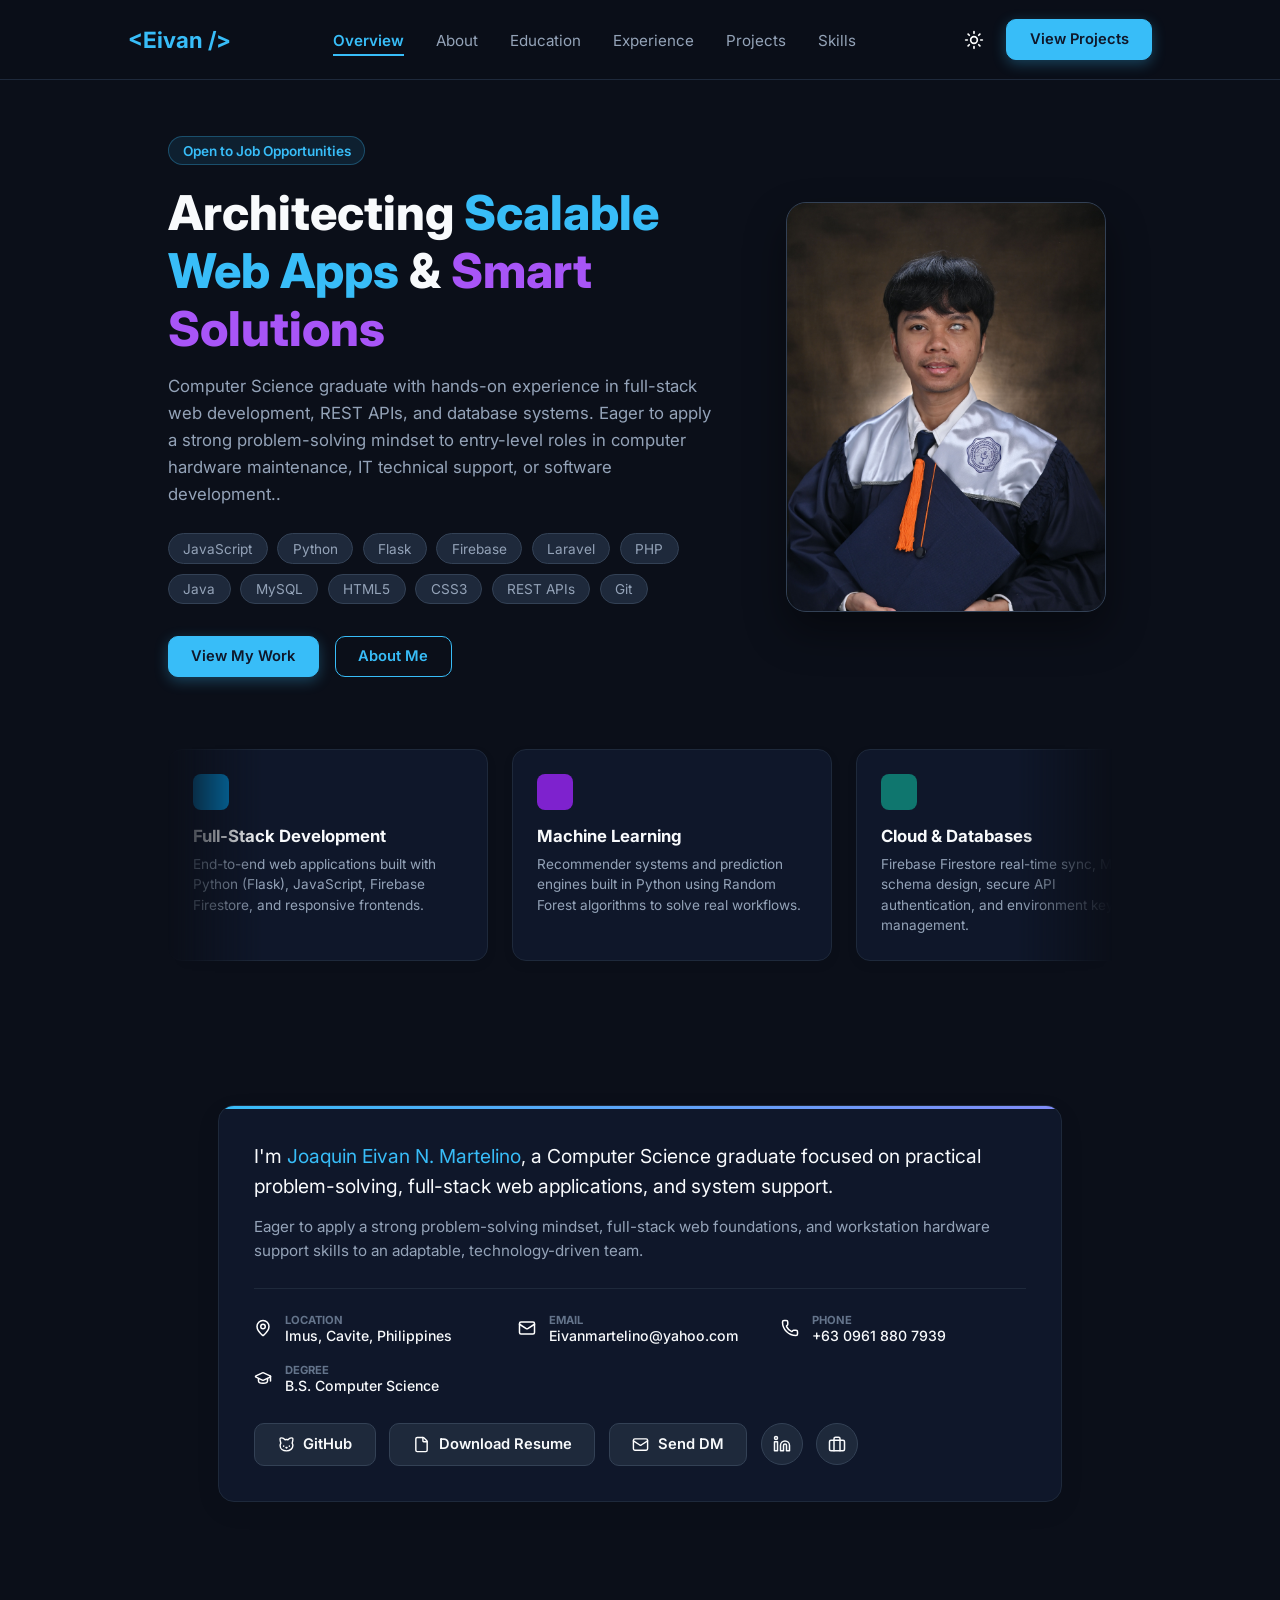
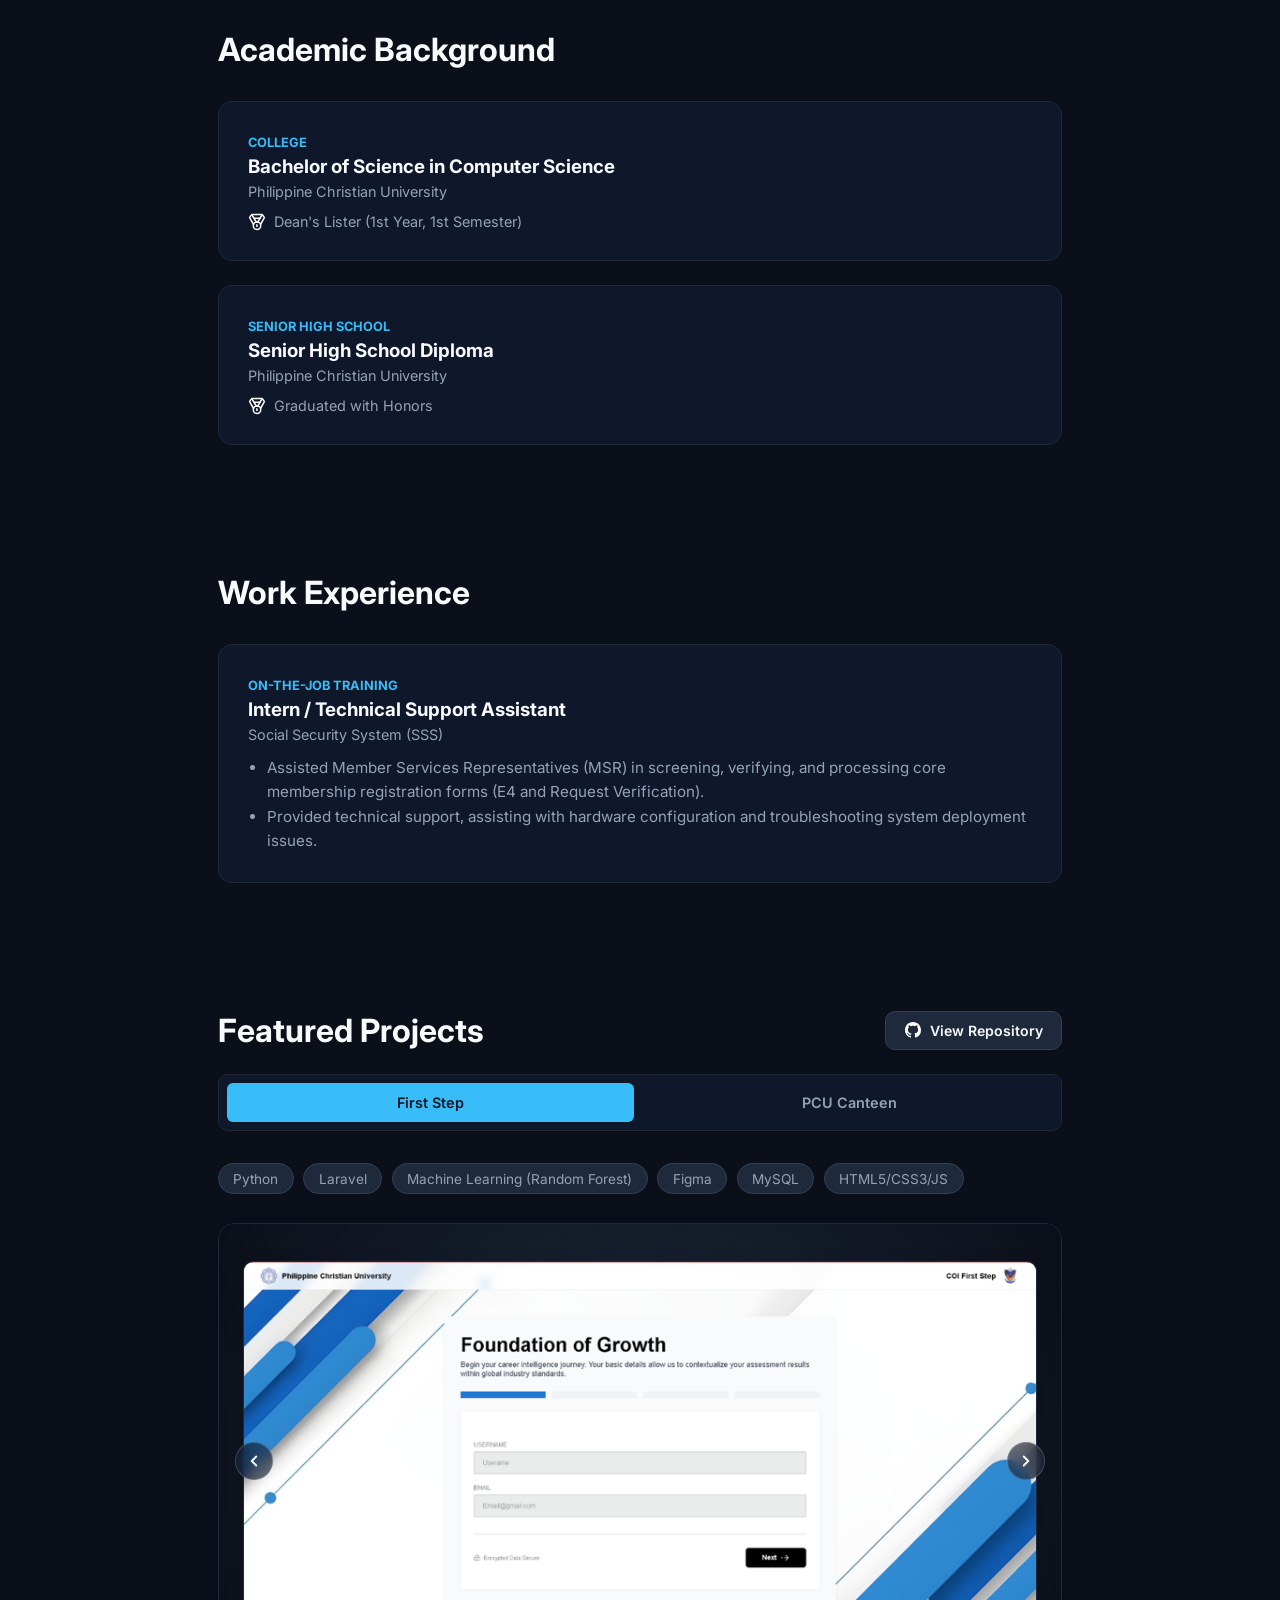
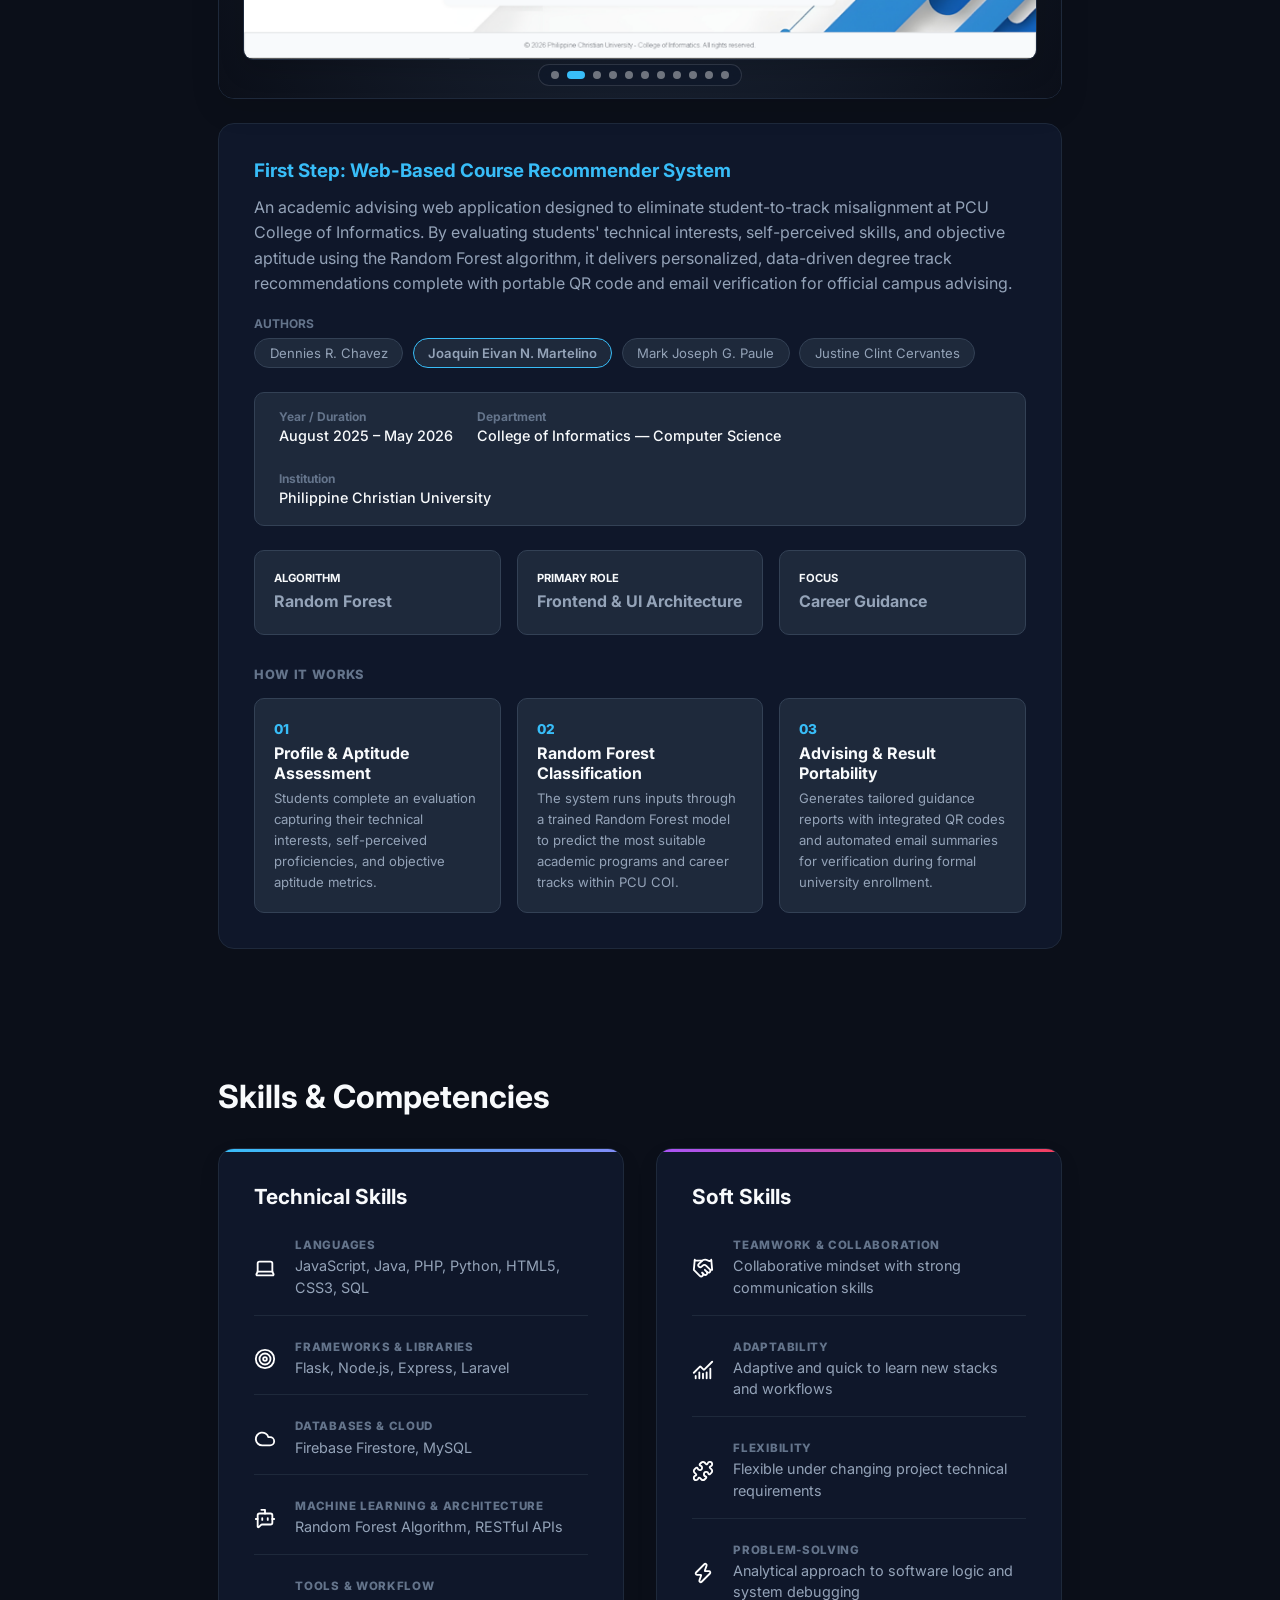
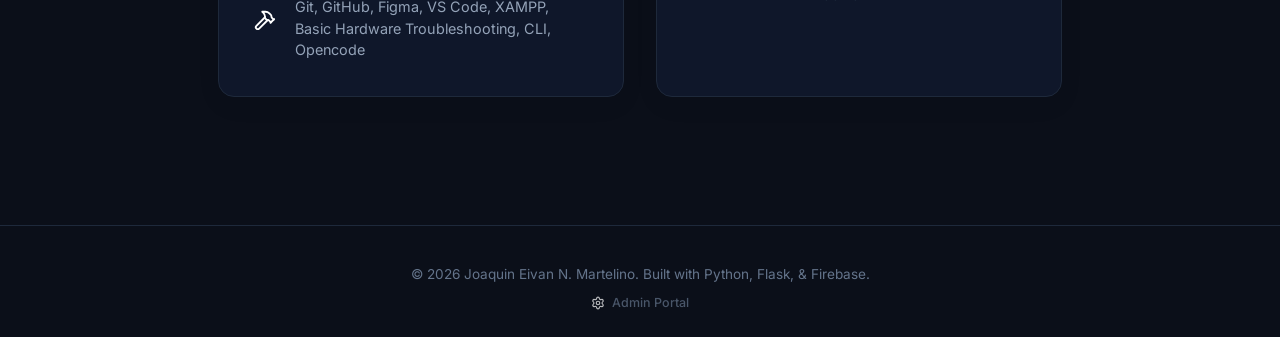
==== Frontend/index.html @ 488385ca "Initial commit: Portfolio without sensitive credentials" ====
<!DOCTYPE html>
<html lang="en">
<head>
    <meta charset="UTF-8">
    <meta name="viewport" content="width=device-width, initial-scale=1.0">
    <title>Joaquin Eivan Martelino | Portfolio</title>
    <link rel="stylesheet" href="styles.css">
    <link href="https://fonts.googleapis.com/css2?family=Inter:wght@300;400;600;700;800&display=swap" rel="stylesheet">
</head>
<body>

    <!-- NAVBAR WITH SKILLS LINK -->
    <nav class="navbar">
        <a href="#overview" class="logo">&lt;Eivan /&gt;</a>
        
        <ul class="nav-links">
            <li><a href="#overview">Overview</a></li>
            <li><a href="#about">About</a></li>
            <li><a href="#education">Education</a></li>
            <li><a href="#experience">Experience</a></li>
            <li><a href="#projects">Projects</a></li>
            <li><a href="#skills">Skills</a></li>
        </ul>

        <div class="nav-actions" style="display: flex; align-items: center; gap: 1rem;">
            <!-- Theme Toggle Button -->
            <button id="theme-toggle" class="theme-btn" aria-label="Toggle theme">
                <img id="theme-icon" src="assets/Icons/sun.svg" alt="Toggle theme" class="svg-icon">
            </button>
            <a href="#projects" class="btn btn-primary nav-btn">View Projects</a>
        </div>
    </nav>

<!-- 1. OVERVIEW HERO SECTION (Two-Column with Portrait) -->
    <section id="overview" class="overview-section">
        <div class="overview-grid">
            
            <!-- LEFT COLUMN: Intro Details -->
            <div class="hero-text-col">
                <div class="badge">Open to Job Opportunities</div>
                
                <h1 class="hero-title">
                    Architecting <span class="highlight-blue">Scalable Web Apps</span> & <span class="highlight-purple">Smart Solutions</span>
                </h1>

                <p class="hero-subtitle">
                    Computer Science graduate with hands-on experience in full-stack web development, REST APIs, and database systems. Eager to apply a strong problem-solving mindset to entry-level roles in computer hardware maintenance, IT technical support, or software development..
                </p>

                <!-- Skill Tech Pills -->
                <div class="tech-pills">
                    <span>JavaScript</span>
                    <span>Python</span>
                    <span>Flask</span>
                    <span>Firebase</span>
                    <span>Laravel</span>
                    <span>PHP</span>
                    <span>Java</span>
                    <span>MySQL</span>
                    <span>HTML5</span>
                    <span>CSS3</span>
                    <span>REST APIs</span>
                    <span>Git</span>
                </div>

                <div class="overview-actions">
                    <a href="#projects" class="btn btn-primary">View My Work</a>
                    <a href="#about" class="btn btn-outline">About Me</a>
                </div>
            </div>

            <!-- RIGHT COLUMN: Portrait Card (Matching Dennies' style) -->
            <div class="hero-photo-col">
                <div class="hero-photo-wrapper">
                    <img src="assets/Images/Grad_Pic.jpg" alt="Joaquin Eivan N. Martelino" class="hero-photo">
                </div>
            </div>

        </div>

        <!-- Infinite Ticker Track remains below the grid -->
        <div class="ticker-wrapper">
            <div class="ticker-track">
                <!-- FIRST SET OF CARDS -->
                <div class="f-card">
                    <div class="f-icon icon-blue"></div>
                    <h3>Full-Stack Development</h3>
                    <p>End-to-end web applications built with Python (Flask), JavaScript, Firebase Firestore, and responsive frontends.</p>
                </div>
                <div class="f-card">
                    <div class="f-icon icon-purple"></div>
                    <h3>Machine Learning</h3>
                    <p>Recommender systems and prediction engines built in Python using Random Forest algorithms to solve real workflows.</p>
                </div>
                <div class="f-card">
                    <div class="f-icon icon-green"></div>
                    <h3>Cloud & Databases</h3>
                    <p>Firebase Firestore real-time sync, MySQL schema design, secure API authentication, and environment key management.</p>
                </div>
                <div class="f-card">
                    <div class="f-icon icon-gold"></div>
                    <h3>System Support & Testing</h3>
                    <p>Hardware configuration, system deployment, and structured database record verification based on clean software practices.</p>
                </div>

                <!-- DUPLICATED SET FOR LOOPING -->
                <div class="f-card">
                    <div class="f-icon icon-blue"></div>
                    <h3>Full-Stack Development</h3>
                    <p>End-to-end web applications built with Python (Flask), JavaScript, Firebase Firestore, and responsive frontends.</p>
                </div>
                <div class="f-card">
                    <div class="f-icon icon-purple"></div>
                    <h3>Machine Learning</h3>
                    <p>Recommender systems and prediction engines built in Python using Random Forest algorithms to solve real workflows.</p>
                </div>
                <div class="f-card">
                    <div class="f-icon icon-green"></div>
                    <h3>Cloud & Databases</h3>
                    <p>Firebase Firestore real-time sync, MySQL schema design, secure API authentication, and environment key management.</p>
                </div>
                <div class="f-card">
                    <div class="f-icon icon-gold"></div>
                    <h3>System Support & Testing</h3>
                    <p>Hardware configuration, system deployment, and structured database record verification based on clean software practices.</p>
                </div>
            </div>
        </div>
    </section>

    <!-- ABOUT SECTION -->
    <section id="about" class="container">
        <div class="hero-card">
            <div class="card-glow-line"></div>
            <div class="hero-body">
                <p class="hero-intro">
                    I'm <span class="highlight-blue">Joaquin Eivan N. Martelino</span>, a Computer Science graduate focused on practical problem-solving, full-stack web applications, and system support.
                </p>
                <p class="hero-description">
                   Eager to apply a strong problem-solving mindset, full-stack web foundations, and workstation hardware support skills to an adaptable, technology-driven team.
                </p>
            </div>

            <hr class="divider">

            <div class="info-grid">
                <div class="info-item">
                    <img src="assets/Icons/map-pin.svg" alt="" aria-hidden="true" class="svg-icon">
                    <div>
                        <span class="info-label">LOCATION</span>
                        <p class="info-val">Imus, Cavite, Philippines</p>
                    </div>
                </div>
                <div class="info-item">
                    <img src="assets/Icons/mail.svg" alt="" aria-hidden="true" class="svg-icon">
                    <div>
                        <span class="info-label">EMAIL</span>
                        <p class="info-val">Eivanmartelino@yahoo.com</p>
                    </div>
                </div>
                <div class="info-item">
                    <img src="assets/Icons/phone.svg" alt="" aria-hidden="true" class="svg-icon">
                    <div>
                        <span class="info-label">PHONE</span>
                        <p class="info-val">+63 0961 880 7939</p>
                    </div>
                </div>
                <div class="info-item">
                    <img src="assets/Icons/graduation-cap.svg" alt="" aria-hidden="true" class="svg-icon">
                    <div>
                        <span class="info-label">DEGREE</span>
                        <p class="info-val">B.S. Computer Science</p>
                    </div>
                </div>
            </div>
            

            <div class="hero-actions">
                <a href="https://github.com/Wanju17" target="_blank" rel="noopener noreferrer" class="social-btn">
                    <img src="assets/Icons/Cat.svg" alt="" aria-hidden="true" class="svg-icon"> GitHub
                </a>
                
                <a href="assets/Joaquin_Resume.docx" download="Joaquin_Resume.docx" class="social-btn" aria-label="Download Joaquin Eivan Martelino's Resume">
                    <img src="assets/Icons/fileIcon.svg" alt="" aria-hidden="true" class="svg-icon">
                    <span>Download Resume</span>
                </a>
                
                
                <button id="open-dm-btn" class="social-btn">
                    <img src="assets/Icons/mail.svg" alt="" aria-hidden="true" class="svg-icon">
                    <span>Send DM</span>
                </button>

                <!-- Circular LinkedIn Button -->
                <a href="https://www.linkedin.com/in/joaquin-eivan-n-martelino-47653a376" target="_blank" rel="noopener noreferrer" class="circle-btn" aria-label="LinkedIn Profile">
                    <svg class="svg-icon" viewBox="0 0 24 24" fill="none" stroke="currentColor" stroke-width="2" stroke-linecap="round" stroke-linejoin="round">
                        <path d="M16 8a6 6 0 0 1 6 6v7h-4v-7a2 2 0 0 0-2-2 2 2 0 0 0-2 2v7h-4v-7a6 6 0 0 1 6-6z"></path>
                        <rect x="2" y="9" width="4" height="12"></rect>
                        <circle cx="4" cy="4" r="2"></circle>
                    </svg>
                </a>

                <!-- Circular JobStreet Button -->
                <a href="https://ph.jobstreet.com/profiles/joaquineivan-martelino-hpxwkwvjxp" target="_blank" rel="noopener noreferrer" class="circle-btn" aria-label="JobStreet Profile">
                    <svg class="svg-icon" viewBox="0 0 24 24" fill="none" stroke="currentColor" stroke-width="2" stroke-linecap="round" stroke-linejoin="round">
                        <rect x="2" y="7" width="20" height="14" rx="2" ry="2"></rect>
                        <path d="M16 21V5a2 2 0 0 0-2-2h-4a2 2 0 0 0-2 2v16"></path>
                    </svg>
                </a>
            </div>
        </div>
    </section>

<!-- 2. ACADEMIC BACKGROUND SECTION -->
    <section id="education" class="container">
        <h2 class="section-title">Academic Background</h2>
        <div class="timeline">
            <div class="timeline-card">
                <span class="timeline-date">College</span>
                <h3>Bachelor of Science in Computer Science</h3>
                <p class="timeline-org">Philippine Christian University</p>
                <p class="timeline-desc">
                    <img src="assets/Icons/medal.svg" alt="" aria-hidden="true" class="svg-icon"> 
                    Dean's Lister (1st Year, 1st Semester)
                </p>
            </div>
            <div class="timeline-card">
                <span class="timeline-date">Senior High School</span>
                <h3>Senior High School Diploma</h3>
                <p class="timeline-org">Philippine Christian University</p>
                <p class="timeline-desc">
                    <img src="assets/Icons/medal.svg" alt="" aria-hidden="true" class="svg-icon"> 
                    Graduated with Honors
                </p>
            </div>
        </div>
    </section>

    <!-- 3. INTERNSHIP EXPERIENCE -->
    <section id="experience" class="container">
        <h2 class="section-title">Work Experience</h2>
        <div class="timeline">
            <div class="timeline-card">
                <span class="timeline-date">On-the-Job Training</span>
                <h3>Intern / Technical Support Assistant</h3>
                <p class="timeline-org">Social Security System (SSS)</p>
                <ul class="experience-list">
                    <li>Assisted Member Services Representatives (MSR) in screening, verifying, and processing core membership registration forms (E4 and Request Verification).</li>
                    <li>Provided technical support, assisting with hardware configuration and troubleshooting system deployment issues.</li>
                </ul>
            </div>
        </div>
    </section>

   <!-- PROJECTS SECTION -->
    <section id="projects" class="container">
    <!-- HEADER ROW WITH DYNAMIC GITHUB BUTTON -->
            <div class="projects-section-header">
                <h2 class="section-title">Featured Projects</h2>
                
                <a id="project-github-btn" 
                href="https://github.com/Wanju17/FirstStep" 
                target="_blank" 
                rel="noopener noreferrer" 
                class="btn-github">
                    <svg viewBox="0 0 24 24" width="16" height="16" fill="currentColor">
                        <path d="M12 0C5.37 0 0 5.37 0 12c0 5.31 3.435 9.795 8.205 11.385.6.105.825-.255.825-.57 0-.285-.015-1.23-.015-2.235-3.015.555-3.795-.735-4.035-1.41-.135-.345-.72-1.41-1.23-1.695-.42-.225-1.02-.78-.015-.795.945-.015 1.62.87 1.845 1.23 1.08 1.815 2.805 1.305 3.495.99.105-.78.42-1.305.765-1.605-2.67-.3-5.46-1.335-5.46-5.925 0-1.305.465-2.385 1.23-3.225-.12-.3-.54-1.53.12-3.18 0 0 1.005-.315 3.3 1.23.96-.27 1.98-.405 3-.405s2.04.135 3 .405c2.295-1.56 3.3-1.23 3.3-1.23.66 1.65.24 2.88.12 3.18.765.84 1.23 1.905 1.23 3.225 0 4.605-2.805 5.625-5.475 5.925.435.375.81 1.095.81 2.22 0 1.605-.015 2.895-.015 3.3 0 .315.225.69.825.57A12.02 12.02 0 0024 12c0-6.63-5.37-12-12-12z"/>
                    </svg>
                    <span id="github-btn-text">View Repository</span>
                </a>
            </div>

        <div class="project-tabs-bar">
            <button class="tab-btn active" data-tab="tab-courseconnect">First Step</button>
            <button class="tab-btn" data-tab="tab-canteen">PCU Canteen</button>
        </div>

        <!-- TAB 1: CourseConnect Thesis -->
        <div id="tab-courseconnect" class="tab-content active">
            <div class="project-header">
                <div class="tech-pills-2">
                    <span>Python</span>
                    <span>Laravel</span>
                    <span>Machine Learning (Random Forest)</span>
                    <span>Figma</span>
                    <span>MySQL</span>
                    <span>HTML5/CSS3/JS</span>
                </div>
            </div>

            <!-- IMAGE CAROUSEL (INSIDE COURSECONNECT TAB) -->
            <div class="project-carousel" id="courseconnect-carousel">
                <div class="carousel-viewport">
                    <div class="carousel-track">
                        <div class="carousel-slide active">
                            <img src="assets/Images/FirstStep-Dash.png" alt="CourseConnect Dashboard Screen">
                        </div>
                        <div class="carousel-slide">
                            <img src="assets/Images/FirstStep-Entry.png" alt="CourseConnect Entry Screen">
                        </div>
                        <div class="carousel-slide">
                            <img src="assets/Images/FirstStep-Interest.png" alt="CourseConnect Interests Screen">
                        </div>
                        <div class="carousel-slide">
                            <img src="assets/Images/FirstStep-SelfRating.png" alt="CourseConnect SelfRating Screen">
                        </div>
                        <div class="carousel-slide">
                            <img src="assets/Images/FirstStep-MiniTest.png" alt="CourseConnect MiniTest Screen">
                        </div>
                        <div class="carousel-slide">
                            <img src="assets/Images/FirstStep-Exam.png" alt="CourseConnect Exam Screen">
                        </div>
                        <div class="carousel-slide">
                            <img src="assets/Images/FirstStep-Exam2.png" alt="CourseConnect Exam2 Screen">
                        </div>
                        <div class="carousel-slide">
                            <img src="assets/Images/FirstStep-Feedback.png" alt="CourseConnect Feedback Screen">
                        </div>
                        <div class="carousel-slide">
                            <img src="assets/Images/FirstStep-AReview.png" alt="CourseConnect AReveiw Screen">
                        </div>
                        <div class="carousel-slide">
                            <img src="assets/Images/FirstStep-HIstory.png" alt="CourseConnect HIstory Screen">
                        </div>
                        <div class="carousel-slide">
                            <img src="assets/Images/FirstStep-Result.png" alt="CourseConnect Result Screen">
                        </div>
                    </div>
                </div>

                <!-- Navigation Arrows -->
                <button type="button" class="carousel-btn prev" aria-label="Previous Slide">
                    <svg viewBox="0 0 24 24" width="18" height="18" fill="none" stroke="currentColor" stroke-width="2.5" stroke-linecap="round" stroke-linejoin="round">
                        <polyline points="15 18 9 12 15 6"></polyline>
                    </svg>
                </button>
                <button type="button" class="carousel-btn next" aria-label="Next Slide">
                    <svg viewBox="0 0 24 24" width="18" height="18" fill="none" stroke="currentColor" stroke-width="2.5" stroke-linecap="round" stroke-linejoin="round">
                        <polyline points="9 18 15 12 9 6"></polyline>
                    </svg>
                </button>

                <!-- Indicator Dots -->
                <div class="carousel-dots"></div>
            </div>

            <!-- DETAIL BOX -->
            <div class="project-detail-box">
                <h3>First Step: Web-Based Course Recommender System</h3>
                <p>
                   An academic advising web application designed to eliminate student-to-track misalignment at PCU College of Informatics. By evaluating students' technical interests, self-perceived skills, and objective aptitude using the Random Forest algorithm, it delivers personalized, data-driven degree track recommendations complete with portable QR code and email verification for official campus advising.
                </p>

                <div class="authors-box">
                    <span class="meta-label">AUTHORS</span>
                    <div class="author-pills">
                        <span>Dennies R. Chavez</span>
                        <span class="author-me">Joaquin Eivan N. Martelino</span>
                        <span>Mark Joseph G. Paule</span>
                        <span>Justine Clint Cervantes</span>
                    </div>
                </div>

                <div class="metadata-pills">
                    <div class="meta-item">
                        <span class="meta-label">Year / Duration</span>
                        <p>August 2025 – May 2026</p>
                    </div>
                    <div class="meta-item">
                        <span class="meta-label">Department</span>
                        <p>College of Informatics — Computer Science</p>
                    </div>
                    <div class="meta-item">
                        <span class="meta-label">Institution</span>
                        <p>Philippine Christian University</p>
                    </div>
                </div>

                <div class="metrics-grid">
                    <div class="metric-card">
                        <span class="metric-title">ALGORITHM</span>
                        <p class="metric-val text-blue">Random Forest</p>
                    </div>
                    <div class="metric-card">
                        <span class="metric-title">PRIMARY ROLE</span>
                        <p class="metric-val text-purple">Frontend & UI Architecture</p>
                    </div>
                    <div class="metric-card">
                        <span class="metric-title">FOCUS</span>
                        <p class="metric-val text-green">Career Guidance</p>
                    </div>
                </div>

                <div class="how-it-works">
                    <span class="step-label">HOW IT WORKS</span>
                    <div class="steps-grid">
                        <div class="step-box">
                            <span class="step-num">01</span>
                            <h4>Profile & Aptitude Assessment</h4>
                            <p>Students complete an evaluation capturing their technical interests, self-perceived proficiencies, and objective aptitude metrics.</p>
                        </div>
                        <div class="step-box">
                            <span class="step-num">02</span>
                            <h4>Random Forest Classification</h4>
                            <p>The system runs inputs through a trained Random Forest model to predict the most suitable academic programs and career tracks within PCU COI.</p>
                        </div>
                        <div class="step-box">
                            <span class="step-num">03</span>
                            <h4>Advising & Result Portability</h4>
                            <p>Generates tailored guidance reports with integrated QR codes and automated email summaries for verification during formal university enrollment.</p>
                        </div>
                    </div>
                </div>

            </div>
        </div>

        <!-- TAB 2: PCU Canteen System -->
        <div id="tab-canteen" class="tab-content">
            <div class="project-header">
                <h2>PCU Canteen: Pre-Order & Management System</h2>
                <div class="tech-pills-2">
                    <span>Node.js</span>
                    <span>Express</span>
                    <span>HTML5/CSS3/JavaScript</span>
                    <span>Firebase Firestore</span>
                    <span>REST API</span>
                </div>
            </div>

            <!-- REUSABLE CAROUSEL: PCU CANTEEN -->
        <div class="project-carousel" id="canteen-carousel">
            <div class="carousel-viewport">
                <div class="carousel-track">
                    <!-- Replace with your actual canteen screenshots when ready -->
                    <div class="carousel-slide active">
                        <img src="assets/Images/Login-1.jpg" alt="PCU Canteen Menu Browsing Screen">
                    </div>
                    <div class="carousel-slide">
                        <img src="assets/Images/Regis-2.jpg" alt="PCU Canteen Ordering & Cart Screen">
                    </div>
                    <div class="carousel-slide">
                        <img src="assets/Images/HomePage-3.jpg" alt="PCU Canteen Order Pickup Queue Screen">
                    </div>
                    <div class="carousel-slide">
                        <img src="assets/Images/Menupage-4.jpg" alt="PCU Canteen Order Pickup Queue Screen">
                    </div>
                    <div class="carousel-slide">
                        <img src="assets/Images/History-5.jpg" alt="PCU Canteen Order Pickup Queue Screen">
                    </div>
                    <div class="carousel-slide">
                        <img src="assets/Images/Dashboard-6.jpg" alt="PCU Canteen Order Pickup Queue Screen">
                    </div>
                    <div class="carousel-slide">
                        <img src="assets/Images/Kitstaff-7.jpg" alt="PCU Canteen Order Pickup Queue Screen">
                    </div>
                    <div class="carousel-slide">
                        <img src="assets/Images/Admin-8.jpg" alt="PCU Canteen Order Pickup Queue Screen">
                    </div>
                </div>
            </div>

            <!-- Navigation Arrows -->
            <button type="button" class="carousel-btn prev" aria-label="Previous Slide">
                <svg viewBox="0 0 24 24" width="18" height="18" fill="none" stroke="currentColor" stroke-width="2.5" stroke-linecap="round" stroke-linejoin="round">
                    <polyline points="15 18 9 12 15 6"></polyline>
                </svg>
            </button>
            <button type="button" class="carousel-btn next" aria-label="Next Slide">
                <svg viewBox="0 0 24 24" width="18" height="18" fill="none" stroke="currentColor" stroke-width="2.5" stroke-linecap="round" stroke-linejoin="round">
                    <polyline points="9 18 15 12 9 6"></polyline>
                </svg>
            </button>

            <!-- Dynamic Indicator Dots -->
            <div class="carousel-dots"></div>
        </div>


            <div class="project-detail-box">
                <h3>PCU Canteen Pre-Order & Management System</h3>
                <p>
                   Transforms campus dining into a queue-free, digital service by replacing traditional cash-and-carry bottlenecks. Students can browse live menu availability, customize meal choices, schedule timed pickups, earn loyalty rewards, and reorder from past history. Built with a responsive frontend and powered by Node.js/Express REST APIs, real-time Firebase Firestore database sync, and Cloudinary image management—backed by kitchen queue dashboards, sales analytics, and role-based administrative controls.
                </p>

                <div class="authors-box">
                    <span class="meta-label">AUTHORS</span>
                    <div class="author-pills">
                        <span>Lee Russell B. Mejares</span>
                        <span class="author-me">Joaquin Eivan N. Martelino</span>
                        <span>Mark Joseph G. Paule</span>
                    </div>
                </div>
                
                <div class="metadata-pills">
                    <div class="meta-item">
                        <span class="meta-label">Year / Duration</span>
                        <p>April 2026 – May 2026</p>
                    </div>
                    <div class="meta-item">
                        <span class="meta-label">Department</span>
                        <p>College of Informatics — Computer Science</p>
                    </div>
                    <div class="meta-item">
                        <span class="meta-label">Client</span>
                        <p>Philippine Christian University</p>
                    </div>
                </div>

                <div class="metrics-grid">
                    <div class="metric-card">
                        <span class="metric-title">DATABASE</span>
                        <p class="metric-val text-blue">Firebase Firestore</p>
                    </div>
                    <div class="metric-card">
                        <span class="metric-title">BACKEND</span>
                        <p class="metric-val text-purple">Node.js / Express</p>
                    </div>
                    <div class="metric-card">
                        <span class="metric-title">ARCHITECTURE</span>
                        <p class="metric-val text-green">REST API</p>
                    </div>
                </div>

                <div class="how-it-works">
                    <span class="step-label">HOW IT WORKS</span>
                    <div class="steps-grid">
                        <div class="step-box">
                            <span class="step-num">01</span>
                            <h4>Student Pre-Ordering & Rewards</h4>
                            <p>Students register using their university email, browse real-time menus with promo banners, customize items with add-ons, select a scheduled pickup time, and earn loyalty points upon checkout.</p>
                        </div>
                        <div class="step-box">
                            <span class="step-num">02</span>
                            <h4>Live Firestore & Queue Sync</h4>
                            <p>Incoming orders immediately deduct ingredient inventory via Firebase Firestore. Kitchen staff receive the order on a live preparation queue dashboard and mark items "Ready for Pickup."</p>
                        </div>
                        <div class="step-box">
                            <span class="step-num">03</span>
                            <h4>Fulfillment, Analytics & Administration</h4>
                            <p>Students collect meals at designated times. Staff manage products and image assets with Cloudinary, track peak-hour and revenue analytics, while Super Admins manage role access permissions.</p>
                        </div>
                    </div>
                </div>

            </div>
        </div>
    </section>
    

    <!-- SKILLS SECTION -->
    <section id="skills" class="container">
        <h2 class="section-title">Skills & Competencies</h2>
        <div class="skills-two-column">
            
            <!-- LEFT CONTAINER: Technical Skills -->
            <div class="skills-card tech-card">
                <div class="card-glow-line glow-blue"></div>
                <h3>Technical Skills</h3>
                
                <div class="skill-row">
                    <img src="assets/Icons/laptop.svg" alt="" aria-hidden="true" class="svg-icon">
                    <div class="skill-info">
                        <span class="skill-category">LANGUAGES</span>
                        <p class="skill-list">JavaScript, Java, PHP, Python, HTML5, CSS3, SQL</p>
                    </div>
                </div>

                <div class="skill-row">
                    <img src="assets/Icons/target.svg" alt="" aria-hidden="true" class="svg-icon">
                    <div class="skill-info">
                        <span class="skill-category">FRAMEWORKS & LIBRARIES</span>
                        <p class="skill-list">Flask, Node.js, Express, Laravel</p>
                    </div>
                </div>

                <div class="skill-row">
                    <img src="assets/Icons/cloud.svg" alt="" aria-hidden="true" class="svg-icon">
                    <div class="skill-info">
                        <span class="skill-category">DATABASES & CLOUD</span>
                        <p class="skill-list">Firebase Firestore, MySQL</p>
                    </div>
                </div>

                <div class="skill-row">
                    <img src="assets/Icons/Bot.svg" alt="" aria-hidden="true" class="svg-icon">
                    <div class="skill-info">
                        <span class="skill-category">MACHINE LEARNING & ARCHITECTURE</span>
                        <p class="skill-list">Random Forest Algorithm, RESTful APIs</p>
                    </div>
                </div>

                <div class="skill-row">
                    <img src="assets/Icons/hammer.svg" alt="" aria-hidden="true" class="svg-icon">
                    <div class="skill-info">
                        <span class="skill-category">TOOLS & WORKFLOW</span>
                        <p class="skill-list">Git, GitHub, Figma, VS Code, XAMPP, Basic Hardware Troubleshooting, CLI, Opencode</p>
                    </div>
                </div>
            </div>

            <!-- RIGHT CONTAINER: Soft Skills -->
            <div class="skills-card soft-card">
                <div class="card-glow-line glow-purple"></div>
                <h3>Soft Skills</h3>

                <div class="skill-row">
                    <img src="assets/Icons/handshake.svg" alt="" aria-hidden="true" class="svg-icon">
                    <div class="skill-info">
                        <span class="skill-category">TEAMWORK & COLLABORATION</span>
                        <p class="skill-list">Collaborative mindset with strong communication skills</p>
                    </div>
                </div>

                <div class="skill-row">
                    <img src="assets/Icons/Graph.svg" alt="" aria-hidden="true" class="svg-icon">
                    <div class="skill-info">
                        <span class="skill-category">ADAPTABILITY</span>
                        <p class="skill-list">Adaptive and quick to learn new stacks and workflows</p>
                    </div>
                </div>

                <div class="skill-row">
                    <img src="assets/Icons/puzzle.svg" alt="" aria-hidden="true" class="svg-icon">
                    <div class="skill-info">
                        <span class="skill-category">FLEXIBILITY</span>
                        <p class="skill-list">Flexible under changing project technical requirements</p>
                    </div>
                </div>

                <div class="skill-row">
                    <img src="assets/Icons/zap.svg" alt="" aria-hidden="true" class="svg-icon">
                    <div class="skill-info">
                        <span class="skill-category">PROBLEM-SOLVING</span>
                        <p class="skill-list">Analytical approach to software logic and system debugging</p>
                    </div>
                </div>
            </div>
        </div>
    </section>


    <!-- DM MODAL POPUP -->
    <div id="dm-modal" class="modal">
        <div class="modal-content">
            <span class="close-btn" id="close-dm-btn">&times;</span>
            <h2>Send Me a Direct Message</h2>
            <form id="dm-form">
                <div class="form-group">
                    <input type="text" id="sender-name" placeholder="Your Name" required>
                </div>
                <div class="form-group">
                    <input type="email" id="sender-email" placeholder="Your Email" required>
                </div>
                <div class="form-group">
                    <textarea id="sender-message" rows="4" placeholder="Write your message..." required></textarea>
                </div>
                <button type="submit" id="send-btn" class="btn btn-primary">Send Message</button>
            </form>
            <p id="form-status" class="form-status"></p>
        </div>
    </div>

    <div id="image-lightbox" class="lightbox-modal">
        <span class="lightbox-close">&times;</span>
        <img class="lightbox-img" id="lightbox-img" alt="Enlarged Project Preview">
    </div>

    <!-- FOOTER WITH ADMIN LINK -->
<footer class="footer">
    <p>© 2026 Joaquin Eivan N. Martelino. Built with Python, Flask, & Firebase.</p>
    <a href="admin.html" class="admin-link">
        <img src="assets/Icons/settings.svg" alt="" aria-hidden="true" class="svg-icon">
        <span>Admin Portal</span>
    </a>
</footer>

    <script src="app.js"></script>
</body>
</html>
---- Frontend/styles.css ----
/* 1. RESET & BASE CONFIGURATION */
html {
    scroll-behavior: smooth;
}

* {
    margin: 0;
    padding: 0;
    box-sizing: border-box;
    font-family: 'Inter', sans-serif;
}

img, svg {
    max-width: 100%;
    height: auto;
}

/* 2. THEME COLOR DEFINITIONS */
:root {
    --bg-main: #0b0f19;
    --bg-card: #0f172a;
    --bg-card-hover: #1e293b;
    --bg-inner: #1e293b;
    --border-color: #1e293b;
    --border-card: #334155;
    --text-primary: #f8fafc;
    --text-secondary: #94a3b8;
    --text-muted: #64748b;
    --navbar-bg: rgba(11, 15, 25, 0.95);
    --badge-bg: rgba(56, 189, 248, 0.1);
    --badge-border: rgba(56, 189, 248, 0.3);
    --badge-text: #38bdf8;
    --icon-filter: brightness(0) invert(1); /* Invert to pure white */
    --modal-overlay: rgba(0, 0, 0, 0.85);
    --carousel-bg: #030712;
    --carousel-slide-bg: radial-gradient(circle at center, #1e293b 0%, #0b0f19 100%);
}

[data-theme="light"] {
    --bg-main: #f8fafc;
    --bg-card: rgba(2, 132, 199, 0.1);
    --bg-card-hover: #f1f5f9;
    --bg-inner: #77b2ec;
    --border-color: #e2e8f0;
    --border-card: #cbd5e1;
    --text-primary: #0f172a;
    --text-secondary: #475569;
    --text-muted: #64748b;
    --navbar-bg: rgba(255, 255, 255, 0.92);
    --badge-bg: rgba(2, 132, 199, 0.1);
    --badge-border: rgba(2, 132, 199, 0.25);
    --badge-text: #0284c7;
    --icon-filter: brightness(0); /* Black in light mode */
    --modal-overlay: rgba(15, 23, 42, 0.6);
    --carousel-bg: #e2e8f0;
    --carousel-slide-bg:rgba(2, 132, 199, 0.1);
}


body {
    background-color: var(--bg-main);
    color: var(--text-primary);
    transition: background-color 0.3s ease, color 0.3s ease;
    overflow-x: hidden;
}

/* 3. NAVBAR */
.navbar {
    display: flex;
    justify-content: space-between;
    align-items: center;
    padding: 1.2rem 10%;
    background: var(--navbar-bg);
    position: fixed;
    top: 0;
    width: 100%;
    backdrop-filter: blur(12px);
    z-index: 100;
    border-bottom: 1px solid var(--border-color);
    transition: background 0.3s ease, border-color 0.3s ease;
}

.logo {
    font-size: 1.4rem;
    font-weight: 700;
    color: #38bdf8;
    text-decoration: none; /* Removes browser default underline */
    cursor: pointer;
    transition: opacity 0.2s ease, transform 0.2s ease;
}

.logo:hover {
    opacity: 0.85;
    transform: scale(1.02);
}

.nav-links {
    display: flex;
    list-style: none;
    gap: 2rem;
}

.nav-links a {
    color: var(--text-secondary);
    text-decoration: none;
    font-size: 0.95rem;
    position: relative;
    padding-bottom: 6px;
    transition: color 0.3s ease;
}

.nav-links a::after {
    content: '';
    position: absolute;
    bottom: 0;
    left: 0;
    width: 0%;
    height: 2px;
    background-color: #38bdf8;
    transition: width 0.3s ease;
}

.nav-links a:hover {
    color: var(--text-primary);
}

.nav-links a:hover::after,
.nav-links a.active::after {
    width: 100%;
}

.nav-links a.active {
    color: #38bdf8;
    font-weight: 600;
}

/* Theme Toggle Button (Containerless) */
.theme-btn {
    background: transparent;
    border: none;
    padding: 0.4rem;
    cursor: pointer;
    display: inline-flex;
    align-items: center;
    justify-content: center;
    border-radius: 8px;
    transition: transform 0.2s ease, opacity 0.2s ease;
}

.theme-btn:hover {
    transform: scale(1.15);
    opacity: 0.8;
}

.theme-btn .svg-icon,
.theme-btn img {
    width: 20px;
    height: 20px;
    display: block;
    filter: var(--icon-filter);
    transition: filter 0.3s ease;
}

/* 4. BUTTONS & ACTIONS */
.btn {
    display: inline-flex;
    align-items: center;
    justify-content: center;
    gap: 0.55rem;
    padding: 0.75rem 1.4rem;
    border-radius: 10px;
    font-weight: 600;
    font-size: 0.92rem;
    text-decoration: none;
    cursor: pointer;
    line-height: 1;
    border: 1px solid transparent;
    transition: all 0.25s ease;
}

/* PRIMARY (SOLID BLUE) */
.btn-primary {
    background-color: #38bdf8 !important;
    border-color: #38bdf8 !important;
    color: #0f172a !important;
    box-shadow: 0 4px 14px rgba(56, 189, 248, 0.3);
}

.btn-primary:hover {
    background-color: #0ea5e9 !important;
    border-color: #0ea5e9 !important;
    transform: translateY(-2px);
    box-shadow: 0 6px 18px rgba(56, 189, 248, 0.45);
}

/* OUTLINE BUTTON */
.btn-outline {
    background: transparent;
    border: 1px solid #38bdf8;
    color: #38bdf8;
}

.btn-outline:hover {
    background: rgba(56, 189, 248, 0.1);
    transform: translateY(-2px);
}

/* HERO ACTIONS ROW */
.hero-actions {
    display: flex;
    flex-wrap: wrap;
    align-items: center;
    gap: 0.85rem;
}

.social-btn {
    display: inline-flex;
    align-items: center;
    justify-content: center;
    gap: 0.55rem;
    padding: 0.75rem 1.4rem;
    background: var(--bg-inner);
    color: var(--text-primary);
    border: 1px solid var(--border-card);
    border-radius: 10px;
    text-decoration: none;
    font-size: 0.92rem;
    font-weight: 600;
    line-height: 1;
    transition: all 0.25s ease;
}

.social-btn:hover {
    border-color: #38bdf8;
    transform: translateY(-2px);
}

/* ICON SIZING & VERTICAL ALIGNMENT INSIDE BUTTONS */
.hero-actions .btn .svg-icon,
.hero-actions .btn img,
.social-btn .svg-icon,
.social-btn img {
    width: 17px !important;
    height: 17px !important;
    display: inline-block;
    vertical-align: middle;
    flex-shrink: 0;
}

/* Specific filter handling for primary button icons (always dark icon on cyan background) */
.btn-primary .svg-icon,
.btn-primary img {
    filter: brightness(0) !important;
}

.social-btn .svg-icon,
.social-btn img {
    filter: var(--icon-filter);
    transition: filter 0.3s ease;
}

/* 5. OVERVIEW / HERO */
.overview-section {
    padding: 8.5rem 10% 4rem 10%;
    max-width: 1200px;
    margin: 0 auto;
}

/* HERO TWO-COLUMN GRID */
.overview-grid {
    display: grid;
    grid-template-columns: 1.25fr 0.75fr;
    gap: 3.5rem;
    align-items: center;
    margin-bottom: 3.5rem;
}

.hero-text-col {
    min-width: 0;
}

.badge {
    display: inline-block;
    padding: 0.35rem 0.85rem;
    background: var(--badge-bg);
    color: var(--badge-text);
    border: 1px solid var(--badge-border);
    border-radius: 20px;
    font-size: 0.85rem;
    font-weight: 600;
    margin-bottom: 1.2rem;
}

.hero-title {
    font-size: 3rem;
    font-weight: 800;
    line-height: 1.2;
    color: var(--text-primary);
    margin-bottom: 1rem;
    overflow-wrap: break-word;
}

.highlight-blue { color: #38bdf8; }
.highlight-purple { color: #a855f7; }

.hero-subtitle {
    font-size: 1.05rem;
    color: var(--text-secondary);
    line-height: 1.6;
    margin-bottom: 1.6rem;
}

.tech-pills {
    display: flex;
    flex-wrap: wrap;
    gap: 0.6rem;
    margin-bottom: 2rem;
}

.tech-pills-2 {
    display: flex;
    flex-wrap: wrap;
    gap: 0.6rem;
    margin-top: 2rem;
}

.tech-pills span, .tech-pills-2 span {
    background: var(--bg-inner);
    color: var(--text-secondary);
    padding: 0.4rem 0.9rem;
    border-radius: 20px;
    font-size: 0.85rem;
    border: 1px solid var(--border-card);
}

.overview-actions {
    display: flex;
    gap: 1rem;
    flex-wrap: wrap;
}

/* HERO PORTRAIT PHOTO */
.hero-photo-col {
    display: flex;
    justify-content: center;
}

.hero-photo-wrapper {
    position: relative;
    width: 100%;
    max-width: 320px;
    height: 410px;
    border-radius: 20px;
    overflow: hidden;
    border: 1px solid var(--border-card);
    background: var(--bg-inner);
    box-shadow: 0 20px 40px rgba(0, 0, 0, 0.4);
    transition: transform 0.4s ease, border-color 0.4s ease, box-shadow 0.4s ease;
}

.hero-photo-wrapper:hover {
    transform: translateY(-6px);
    border-color: #38bdf8;
    box-shadow: 0 25px 50px rgba(56, 189, 248, 0.18);
}

.hero-photo {
    width: 100%;
    height: 100%;
    object-fit: cover;
    object-position: center 15%;
    display: block;
    transition: transform 0.5s ease;
}

.hero-photo-wrapper:hover .hero-photo {
    transform: scale(1.04);
}


/* RESPONSIVE HERO */
@media (max-width: 900px) {
    .overview-grid {
        grid-template-columns: 1fr;
        gap: 2.5rem;
    }
    .hero-photo-col {
        order: -1; /* Puts photo above heading on small mobile screens */
    }
    .hero-photo-wrapper {
        max-width: 260px;
        height: 330px;
    }
    .hero-title {
        font-size: 2.4rem;
    }
}

/* CIRCULAR ACTION BUTTONS */
.circle-btn {
    width: 42px;
    height: 42px;
    border-radius: 50%;
    background: var(--bg-inner);
    border: 1px solid var(--border-card);
    display: inline-flex;
    align-items: center;
    justify-content: center;
    text-decoration: none;
    cursor: pointer;
    flex-shrink: 0;
    transition: all 0.25s ease;
}

.circle-btn .svg-icon {
    width: 18px !important;
    height: 18px !important;
    color: var(--text-primary);
    stroke: currentColor;
    filter: none !important;
}

.circle-btn:hover {
    border-color: #38bdf8;
    background: rgba(56, 189, 248, 0.1);
    transform: translateY(-3px) scale(1.05);
    box-shadow: 0 6px 16px rgba(56, 189, 248, 0.25);
}

.circle-btn:hover .svg-icon {
    color: #38bdf8;
}

/* Photo of me */

.about-photo-wrapper {
    position: relative;
    width: 100%;
    max-width: 330px;
    margin: 0 auto;
    border-radius: 18px;
    overflow: hidden;
    border: 1px solid var(--border-card);
    box-shadow: 0 15px 35px rgba(0, 0, 0, 0.35);
    background: var(--bg-inner);
}
.about-photo {
    width: 100%;
    height: 100%;
    max-height: 420px;
    object-fit: cover;
    display: block;
    border-radius: 18px;
    transition: transform 0.4s ease;
}

.about-photo-wrapper:hover .about-photo {
    transform: scale(1.03);
}

/* FLOATING GLASS CORNER BADGE */
.photo-badge {
    position: absolute;
    top: 14px;
    left: 14px;
    background: rgba(15, 23, 42, 0.82);
    border: 1px solid rgba(56, 189, 248, 0.35);
    backdrop-filter: blur(8px);
    padding: 0.45rem 0.85rem;
    border-radius: 10px;
    display: flex;
    flex-direction: column;
    z-index: 2;
}

.photo-badge .badge-num {
    font-size: 1rem;
    font-weight: 800;
    color: #38bdf8;
    line-height: 1;
}

.photo-badge .badge-sub {
    font-size: 0.68rem;
    font-weight: 600;
    color: #94a3b8;
    letter-spacing: 0.04em;
    text-transform: uppercase;
    margin-top: 2px;
}
/* 6. INFINITE TICKER TRACK */
.ticker-wrapper {
    width: 100%;
    overflow: hidden;
    position: relative;
    padding: 1rem 0;
    mask-image: linear-gradient(to right, transparent, black 10%, black 90%, transparent);
    -webkit-mask-image: linear-gradient(to right, transparent, black 10%, black 90%, transparent);
}

.ticker-track {
    display: flex;
    gap: 1.5rem;
    width: max-content;
    animation: scroll-left 25s linear infinite;
}

.ticker-wrapper:hover .ticker-track {
    animation-play-state: paused;
}

.ticker-track .f-card {
    width: 320px;
    flex-shrink: 0;
    background: var(--bg-card);
    border: 1px solid var(--border-color);
    padding: 1.5rem;
    border-radius: 14px;
    box-shadow: 0 4px 12px rgba(0, 0, 0, 0.05);
    transition: transform 0.3s ease, border-color 0.3s ease;
}

.ticker-track .f-card:hover {
    transform: translateY(-4px);
    border-color: #38bdf8;
}

.f-icon {
    width: 36px;
    height: 36px;
    border-radius: 8px;
    margin-bottom: 1rem;
}

.icon-blue { background: #0284c7; }
.icon-purple { background: #7e22ce; }
.icon-green { background: #0f766e; }
.icon-gold { background: #b45309; }

.f-card h3 {
    font-size: 1.05rem;
    color: var(--text-primary);
    margin-bottom: 0.5rem;
}

.f-card p {
    font-size: 0.85rem;
    color: var(--text-secondary);
    line-height: 1.5;
}

@keyframes scroll-left {
    0% { transform: translateX(0); }
    100% { transform: translateX(-50%); }
}

/* 7. CONTAINERS & SHARED CARD LAYOUTS */
.container {
    padding: 4rem 10%;
    max-width: 1100px;
    margin: 0 auto;
}

.section-title {
    font-size: 2rem;
    color: var(--text-primary);
    margin-bottom: 2rem;
    font-weight: 700;
}

/* ABOUT HERO CARD */
.hero-card {
    background: var(--bg-card);
    border: 1px solid var(--border-color);
    border-radius: 16px;
    padding: 2.2rem;
    position: relative;
    overflow: hidden;
    box-shadow: 0 8px 24px rgba(0, 0, 0, 0.08);
    transition: transform 0.35s cubic-bezier(0.16, 1, 0.3, 1), 
                border-color 0.35s ease, 
                box-shadow 0.35s ease;
}

.hero-card:hover {
    transform: translateY(-5px);
    border-color: rgba(56, 189, 248, 0.4);
    box-shadow: 0 16px 32px rgba(56, 189, 248, 0.12);
}

.card-glow-line {
    position: absolute;
    top: 0; left: 0; width: 100%; height: 3px;
    background: linear-gradient(90deg, #38bdf8, #818cf8);
}

.hero-intro { 
    font-size: 1.2rem; 
    color: var(--text-primary); 
    margin-bottom: 0.8rem; 
    line-height: 1.6;
}

.hero-description { 
    color: var(--text-secondary); 
    font-size: 0.95rem; 
    line-height: 1.6;
}

.divider { 
    border: none; 
    border-top: 1px solid var(--border-color); 
    margin: 1.5rem 0; 
}

.info-grid {
    display: grid;
    grid-template-columns: repeat(auto-fit, minmax(200px, 1fr));
    gap: 1.2rem;
    margin-bottom: 1.8rem;
}

.info-item { 
    display: flex; 
    align-items: center; 
    gap: 0.8rem; 
}

/* Info Item SVG Icon Sizing */
.info-item .svg-icon {
    width: 18px;
    height: 18px;
    flex-shrink: 0;
    filter: var(--icon-filter);
    transition: filter 0.3s ease;
}

.info-icon { 
    width: 38px; 
    height: 38px; 
    background: var(--bg-inner); 
    border: 1px solid var(--border-card); 
    border-radius: 8px; 
    display: flex; 
    justify-content: center; 
    align-items: center; 
}

.info-label { 
    font-size: 0.7rem; 
    color: var(--text-muted); 
    font-weight: 700; 
    display: block; 
}

.info-val { 
    font-size: 0.88rem; 
    color: var(--text-primary); 
    font-weight: 500;
}

/* 8. TIMELINE (EDUCATION & EXPERIENCE) */
.timeline {
    display: flex;
    flex-direction: column;
    gap: 1.5rem;
}

.timeline-card {
    background: var(--bg-card);
    padding: 1.8rem;
    border-radius: 14px;
    border: 1px solid var(--border-color);
    transition: transform 0.35s ease, border-color 0.35s ease;
}

.timeline-card:hover {
    transform: translateY(-4px);
    border-color: #38bdf8;
}

.timeline-date {
    color: #38bdf8;
    font-size: 0.8rem;
    font-weight: 700;
    text-transform: uppercase;
}

.timeline-card h3 {
    color: var(--text-primary);
    margin: 0.3rem 0;
}

.timeline-org {
    color: var(--text-secondary);
    font-size: 0.9rem;
    margin-bottom: 0.8rem;
}

/* Flex alignment and SVG sizing for medals in timeline */
.timeline-desc {
    display: flex;
    align-items: center;
    gap: 0.5rem;
    color: var(--text-secondary);
    font-size: 0.9rem;
    margin-top: 0.4rem;
}

.timeline-desc .svg-icon {
    width: 18px;
    height: 18px;
    flex-shrink: 0;
    filter: var(--icon-filter);
    transition: filter 0.3s ease;
}

.experience-list {
    margin-left: 1.2rem;
    color: var(--text-secondary);
    font-size: 0.95rem;
    line-height: 1.6;
}

/* 9. PROJECTS SECTION */
.project-tabs-bar {
    display: flex;
    gap: 0.8rem;
    background: var(--bg-card);
    padding: 0.5rem;
    border-radius: 10px;
    border: 1px solid var(--border-color);
    margin-bottom: 2rem;
    overflow-x: auto;
    -webkit-overflow-scrolling: touch;
}

.tab-btn {
    flex: 1;
    padding: 0.7rem 1.2rem;
    background: transparent;
    border: none;
    color: var(--text-secondary);
    font-weight: 600;
    font-size: 0.9rem;
    border-radius: 6px;
    cursor: pointer;
    transition: all 0.3s ease;
    white-space: nowrap;
}

.tab-btn.active {
    background: #38bdf8;
    color: #0f172a;
}

.tab-btn:hover:not(.active) {
    color: var(--text-primary);
    background: var(--bg-inner);
}

.tab-content { display: none; }
.tab-content.active { display: block; }

.project-header h2 {
    font-size: 1.8rem;
    color: var(--text-primary);
}

.project-detail-box {
    background: var(--bg-card);
    border: 1px solid var(--border-color);
    border-radius: 16px;
    padding: 2.2rem;
    margin-top: 1.5rem;
}

.project-detail-box h3 {
    color: #38bdf8;
    margin-bottom: 0.8rem;
}

.project-detail-box p {
    color: var(--text-secondary);
    line-height: 1.6;
}

.metadata-pills {
    display: flex;
    flex-wrap: wrap;
    gap: 1.5rem;
    background: var(--bg-inner);
    padding: 1rem 1.5rem;
    border-radius: 10px;
    border: 1px solid var(--border-card);
    margin: 1.5rem 0;
}

.meta-label {
    font-size: 0.75rem;
    color: var(--text-muted);
    font-weight: 700;
    display: block;
}

.meta-item p {
    font-size: 0.9rem;
    color: var(--text-primary);
    font-weight: 500;
}

.metrics-grid {
    display: grid;
    grid-template-columns: repeat(auto-fit, minmax(180px, 1fr));
    gap: 1rem;
    margin-bottom: 2rem;
}

.metric-card {
    background: var(--bg-inner);
    padding: 1.2rem;
    border-radius: 10px;
    border: 1px solid var(--border-card);
}

.metric-title {
    font-size: 0.7rem;
    color: var(--text-primary);
    font-weight: 700;
    display: block;
}

.metric-val {
    font-size: 1rem;
    font-weight: 700;
    margin-top: 0.3rem;
}

.authors-box { margin: 1.2rem 0; }
.author-pills { display: flex; flex-wrap: wrap; gap: 0.6rem; margin-top: 0.4rem; }

.author-pills span {
    background: var(--bg-inner);
    color: var(--text-secondary);
    padding: 0.4rem 0.9rem;
    border-radius: 20px;
    font-size: 0.82rem;
    border: 1px solid var(--border-card);
}

.author-pills .author-me {
    background: var(--bg-inner);
    color: var(--text-secondary);
    border-color: #38bdf8;
    font-weight: 600;
}

.text-blue { color: #38bdf8; }
.text-purple { color: #a855f7; }
.text-green { color: #10b981; }

.how-it-works { margin-top: 2rem; }
.step-label {
    font-size: 0.8rem;
    color: var(--text-muted);
    font-weight: 800;
    letter-spacing: 0.05em;
    display: block;
    margin-bottom: 1rem;
}

.steps-grid {
    display: grid;
    grid-template-columns: repeat(auto-fit, minmax(200px, 1fr));
    gap: 1rem;
}

.step-box {
    background: var(--bg-inner);
    padding: 1.2rem;
    border-radius: 10px;
    border: 1px solid var(--border-card);
}

.step-num {
    color: var(--badge-text);
    font-size: 0.85rem;
    font-weight: 800;
}

.step-box h4 {
    color: var(--text-primary);
    margin: 0.3rem 0;
}

.step-box p {
    font-size: 0.82rem;
    color: var(--text-secondary);
}

/* PROJECT IMAGE CAROUSEL */
/* Hover Card Elevation */
.project-carousel {
    position: relative;
    width: 100%;
    margin-top: 1.8rem;
    border-radius: 16px;
    overflow: hidden;
    border: 1px solid var(--border-color);
    background: var(--carousel-bg);
    box-shadow: 0 10px 30px rgba(0, 0, 0, 0.1);
    transition: transform 0.35s cubic-bezier(0.16, 1, 0.3, 1),
                border-color 0.35s ease,
                background-color 0.3s ease,
                box-shadow 0.35s ease;
}

.carousel-viewport {
    position: relative;
    width: 100%;
    aspect-ratio: 16 / 9;
    overflow: hidden;
}

.carousel-track {
    position: relative;
    width: 100%;
    height: 100%;
}

.carousel-slide {
    position: absolute;
    top: 0;
    left: 0;
    width: 100%;
    height: 100%;
    opacity: 0;
    visibility: hidden;
    transition: opacity 0.3s ease, visibility 0.3s ease, background 0.3s ease;
    display: flex;
    justify-content: center;
    align-items: center;
    background: var(--carousel-slide-bg);
    padding: 1.5rem;
}

.carousel-slide.active {
    opacity: 1;
    visibility: visible;
}

.carousel-slide img {
    max-width: 100%;
    max-height: 100%;
    width: auto;
    height: auto;
    object-fit: contain;
    border-radius: 10px;
    box-shadow: 0 10px 25px rgba(0, 0, 0, 0.15); /* Softer shadow in light mode */
    border: 1px solid var(--border-color);       /* Clean edge definition for white mockups */
    display: block;
    transition: transform 0.3s ease;
}

/* Subtle image scale on carousel container hover */
.project-carousel:hover .carousel-slide.active img {
    transform: scale(1.01);
}

/* SEMI-TRANSPARENT NAVIGATION BUTTONS */
.carousel-btn {
    position: absolute;
    top: 50%;
    transform: translateY(-50%);
    width: 38px;
    height: 38px;
    border-radius: 50%;
    background: rgba(15, 23, 42, 0.6);
    backdrop-filter: blur(8px);
    -webkit-backdrop-filter: blur(8px);
    border: 1px solid rgba(255, 255, 255, 0.18);
    color: #f8fafc;
    display: flex;
    align-items: center;
    justify-content: center;
    cursor: pointer;
    z-index: 20;
    transition: all 0.25s ease;
}

.carousel-btn svg {
    pointer-events: none;
}

.carousel-btn:hover {
    background: #38bdf8;
    border-color: #38bdf8;
    color: #0f172a;
    transform: translateY(-50%) scale(1.1);
    box-shadow: 0 0 15px rgba(56, 189, 248, 0.4);
}

.carousel-btn.prev { left: 16px; }
.carousel-btn.next { right: 16px; }

/* INDICATOR DOTS PILL */
.carousel-dots {
    position: absolute;
    bottom: 12px;
    left: 50%;
    transform: translateX(-50%);
    display: flex;
    align-items: center;
    gap: 8px;
    z-index: 20;
    padding: 6px 12px;
    width: max-content;
    background: rgba(15, 23, 42, 0.65);
    backdrop-filter: blur(8px);
    -webkit-backdrop-filter: blur(8px);
    border-radius: 20px;
    border: 1px solid rgba(255, 255, 255, 0.12);
}

.carousel-dots .dot {
    width: 8px;
    height: 8px;
    border-radius: 50%;
    background: rgba(255, 255, 255, 0.4);
    cursor: pointer;
    transition: all 0.25s ease;
}

.carousel-dots .dot:hover {
    background: rgba(255, 255, 255, 0.8);
}

.carousel-dots .dot.active {
    background: #38bdf8;
    width: 18px;
    border-radius: 6px;
}

/* MOBILE RESPONSIVENESS */
@media (max-width: 768px) {
    .carousel-viewport {
        height: 280px;
    }
    .carousel-btn {
        width: 32px;
        height: 32px;
    }
}

/* 10. SKILLS SECTION */
.skills-two-column {
    display: grid;
    grid-template-columns: repeat(auto-fit, minmax(320px, 1fr));
    gap: 2rem;
}

.skills-card {
    background: var(--bg-card);
    border: 1px solid var(--border-color);
    border-radius: 16px;
    padding: 2.2rem;
    position: relative;
    overflow: hidden;
    box-shadow: 0 8px 24px rgba(0, 0, 0, 0.06);
    transition: transform 0.4s ease, border-color 0.4s ease, box-shadow 0.4s ease;
}

.skills-card h3 {
    font-size: 1.3rem;
    color: var(--text-primary);
    margin-bottom: 1.8rem;
    font-weight: 700;
}

.glow-blue { background: linear-gradient(90deg, #38bdf8, #818cf8); }
.glow-purple { background: linear-gradient(90deg, #a855f7, #f43f5e); }

.skills-card:hover {
    transform: translateY(-6px);
    border-color: #38bdf8;
    box-shadow: 0 15px 30px rgba(0, 0, 0, 0.1);
}

.skill-row {
    display: flex;
    align-items: center;
    gap: 1.2rem;
    margin-bottom: 1.5rem;
    padding-bottom: 1rem;
    border-bottom: 1px solid var(--border-color);
    transition: transform 0.2s ease;
}

.skill-row:last-child {
    margin-bottom: 0;
    padding-bottom: 0;
    border-bottom: none;
}

.skill-row:hover {
    transform: translateX(4px);
}

/* Skill Row SVG Icon Sizing */
.skill-row .svg-icon {
    width: 22px;
    height: 22px;
    flex-shrink: 0;
    filter: var(--icon-filter);
    transition: filter 0.3s ease;
}

.skill-category {
    font-size: 0.72rem;
    color: var(--text-muted);
    font-weight: 800;
    letter-spacing: 0.06em;
    display: block;
    margin-bottom: 0.2rem;
}

.skill-list {
    font-size: 0.9rem;
    color: var(--text-secondary);
    line-height: 1.5;
}

/* 11. MODAL & FOOTER */
.modal { 
    display: none; 
    position: fixed; 
    top: 0; left: 0; 
    width: 100%; height: 100%; 
    background: var(--modal-overlay); 
    backdrop-filter: blur(5px); 
    justify-content: center; 
    align-items: center; 
    z-index: 200; 
}

.modal-content { 
    background: var(--bg-card); 
    padding: 2.2rem; 
    border-radius: 14px; 
    border: 1px solid var(--border-card);
    width: 90%; 
    max-width: 450px; 
    position: relative; 
}

.modal-content h2 {
    color: var(--text-primary);
    font-size: 1.4rem;
    margin-bottom: 1rem;
}

.close-btn { 
    position: absolute; 
    top: 14px; right: 18px; 
    font-size: 1.5rem; 
    cursor: pointer; 
    color: var(--text-muted); 
}

.form-group input, 
.form-group textarea { 
    width: 100%; 
    padding: 0.8rem; 
    background: var(--bg-inner); 
    border: 1px solid var(--border-card); 
    color: var(--text-primary); 
    border-radius: 8px; 
    margin-top: 0.8rem; 
    outline: none; 
    font-size: 0.92rem;
}

.form-group input:focus,
.form-group textarea:focus {
    border-color: #38bdf8;
}

.footer {
    text-align: center;
    padding: 2.5rem 0 1.5rem;
    color: var(--text-muted);
    font-size: 0.85rem;
    border-top: 1px solid var(--border-color);
    margin-top: 4rem;
}

.admin-link {
    color: var(--text-muted);
    text-decoration: none;
    font-size: 0.75rem;
    margin-top: 0.6rem;
    display: inline-block;
    transition: color 0.2s ease;
}

.admin-link:hover {
    color: #38bdf8;
}

/* Projects Section Header Layout */
.projects-section-header {
    display: flex;
    justify-content: space-between;
    align-items: center;
    margin-bottom: 1.5rem;
    gap: 1rem;
}

.projects-section-header .section-title {
    margin-bottom: 0; /* Clear bottom margin to vertically center with the button */
}

/* GitHub Action Button */
.btn-github {
    display: inline-flex;
    align-items: center;
    gap: 0.55rem;
    padding: 0.6rem 1.15rem;
    background: var(--bg-inner);
    border: 1px solid var(--border-card);
    border-radius: 10px;
    color: var(--text-primary);
    text-decoration: none;
    font-size: 0.88rem;
    font-weight: 600;
    transition: all 0.25s ease;
    flex-shrink: 0;
}

.btn-github svg {
    filter: var(--icon-filter);
    transition: filter 0.3s ease;
}

.btn-github:hover {
    border-color: #38bdf8;
    background: rgba(56, 189, 248, 0.1);
    color: #38bdf8;
    transform: translateY(-2px);
}

.btn-github:hover svg {
    filter: none;
    fill: #38bdf8;
}

/* Make carousel images indicate they are clickable */
.carousel-slide img {
    cursor: zoom-in;
}

/* Lightbox Modal (Maximum View) */
.lightbox-modal {
    display: none;
    position: fixed;
    z-index: 1000;
    top: 0;
    left: 0;
    width: 100%;
    height: 100%;
    background-color: rgba(3, 7, 18, 0.92);
    backdrop-filter: blur(8px);
    -webkit-backdrop-filter: blur(8px);
    justify-content: center;
    align-items: center;
    padding: 1.5rem;
}

.lightbox-modal.active {
    display: flex;
}

.lightbox-img {
    max-width: 90vw;
    max-height: 88vh;
    border-radius: 12px;
    box-shadow: 0 15px 40px rgba(0, 0, 0, 0.6);
    border: 1px solid var(--border-card);
    object-fit: contain;
    animation: zoomIn 0.25s ease-out forwards;
}

.lightbox-close {
    position: absolute;
    top: 20px;
    right: 28px;
    color: #94a3b8;
    font-size: 2.2rem;
    font-weight: 700;
    cursor: pointer;
    transition: color 0.2s ease, transform 0.2s ease;
}

.lightbox-close:hover {
    color: #38bdf8;
    transform: scale(1.15);
}

@keyframes zoomIn {
    from {
        opacity: 0;
        transform: scale(0.92);
    }
    to {
        opacity: 1;
        transform: scale(1);
    }
}

.footer {
    text-align: center;
    padding: 2.5rem 0 1.5rem;
    color: var(--text-muted);
    font-size: 0.85rem;
    border-top: 1px solid var(--border-color);
    margin-top: 4rem;
}

.admin-link {
    display: inline-flex;
    align-items: center;
    justify-content: center;
    gap: 0.45rem;
    color: var(--text-muted);
    text-decoration: none;
    font-size: 0.78rem;
    font-weight: 500;
    margin-top: 0.8rem;
    transition: color 0.25s ease, opacity 0.25s ease;
    opacity: 0.7;
}

/* Icon sizing and theme adaptability */
.admin-link .svg-icon {
    width: 14px;
    height: 14px;
    display: inline-block;
    filter: var(--icon-filter);
    transition: filter 0.25s ease, transform 0.25s ease;
}

/* Hover effects */
.admin-link:hover {
    color: #38bdf8;
    opacity: 1;
}

.admin-link:hover .svg-icon {
    filter: invert(68%) sepia(85%) saturate(800%) hue-rotate(167deg) brightness(102%) contrast(97%); /* Highlights cyan on hover */
    transform: rotate(45deg); /* Subtle gear turn */
}


/* ==========================================================================
   12. CONSOLIDATED RESPONSIVE MEDIA QUERIES
   ========================================================================== */

/* CHANGE: Intermediate Breakpoint for Laptops & Tablets */
@media (max-width: 992px) {
    .navbar {
        padding: 1.1rem 5%;
    }

    .overview-section,
    .container {
        padding-left: 5%;
        padding-right: 5%;
    }

    .overview-grid {
        grid-template-columns: 1fr;
        gap: 2.5rem;
    }

    .hero-photo-col {
        order: -1; /* Keep portrait photo on top on mid-sized mobile screens */
    }

    .hero-photo-wrapper {
        max-width: 280px;
        height: 350px;
    }

    .hero-title {
        font-size: 2.6rem;
    }
}

/* CHANGE: Mobile Breakpoint for Standard Smartphones */
@media (max-width: 768px) {
    /* Navbar compact adjustments */
    .navbar {
        padding: 1rem 4%;
    }

    .nav-links {
        display: none; /* Can be toggled or styled into a dropdown drawer */
    }

    /* Container fluid spacing */
    .overview-section {
        padding: 6.5rem 4% 3rem 4%;
    }

    .container {
        padding: 3rem 4%;
    }

    .hero-title {
        font-size: 2.1rem;
    }

    .hero-subtitle {
        font-size: 0.95rem;
    }

    .section-title {
        font-size: 1.6rem;
        margin-bottom: 1.5rem;
    }

    .hero-card,
    .project-detail-box,
    .skills-card {
        padding: 1.5rem;
    }

    /* Collapse multi-column grids to 100% width single column */
    .info-grid,
    .metrics-grid,
    .steps-grid,
    .skills-two-column {
        grid-template-columns: 1fr;
        gap: 1rem;
    }

    .metadata-pills {
        flex-direction: column;
        gap: 0.8rem;
        padding: 1rem;
    }

    /* Fluid Carousel Viewport */
    .carousel-viewport {
        aspect-ratio: 16 / 10;
        height: auto; /* Replaces rigid 280px fixed height */
    }

    .carousel-slide {
        padding: 0.75rem;
    }

    .carousel-btn {
        width: 32px;
        height: 32px;
    }

    .carousel-btn.prev { left: 8px; }
    .carousel-btn.next { right: 8px; }

    .carousel-dots {
        bottom: 8px;
        padding: 4px 8px;
    }

    .ticker-track .f-card {
        width: 260px;
        padding: 1.2rem;
    }
    
}
/* CHANGE: Extra-Small Screens & Narrow Devices */
@media (max-width: 480px) {
    .hero-title {
        font-size: 1.8rem;
    }

    .hero-photo-wrapper {
        max-width: 230px;
        height: 290px;
    }

    .overview-actions,
    .hero-actions {
        flex-direction: column;
        width: 100%;
    }

    .btn,
    .social-btn {
        width: 100%;
        justify-content: center;
    }

    .modal-content {
        padding: 1.6rem 1.2rem;
    }
}
@media (max-width: 600px) {
    .projects-section-header {
        flex-direction: column;
        align-items: flex-start;
        gap: 0.8rem;
    }
}
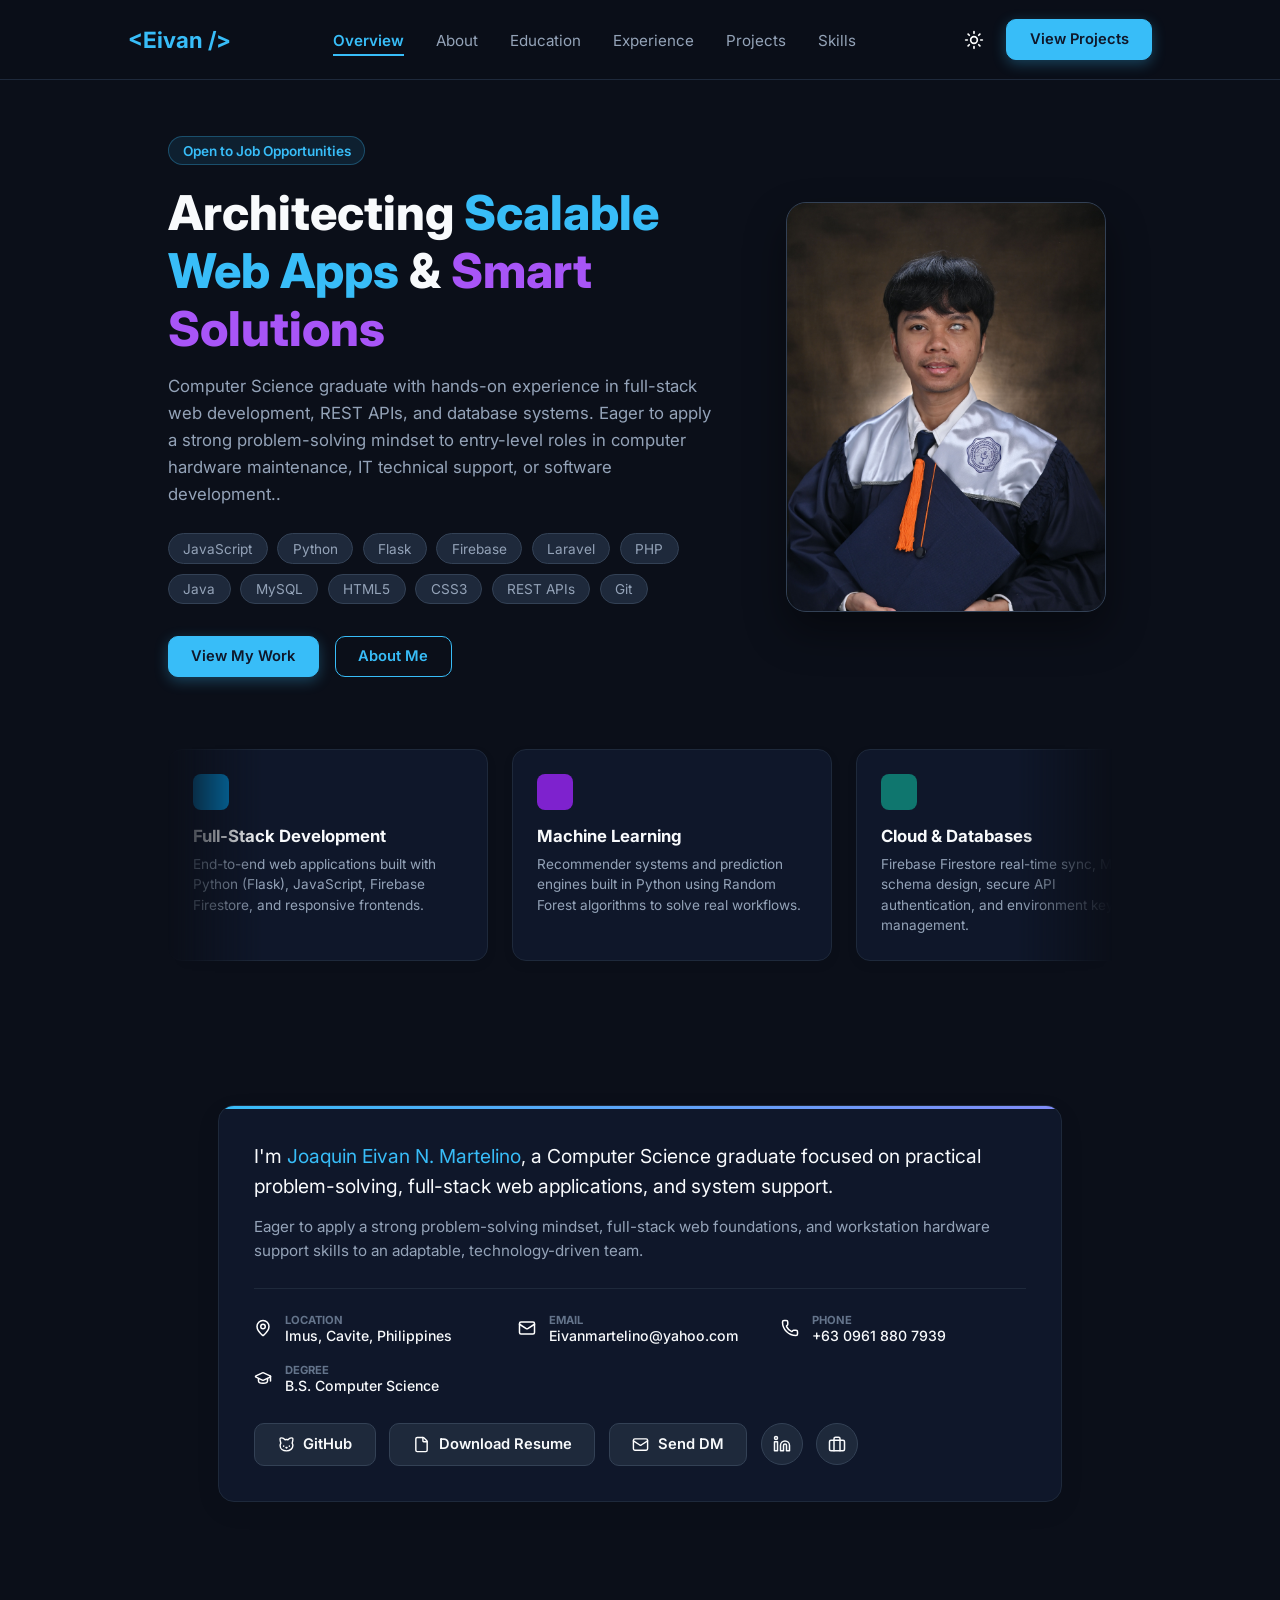
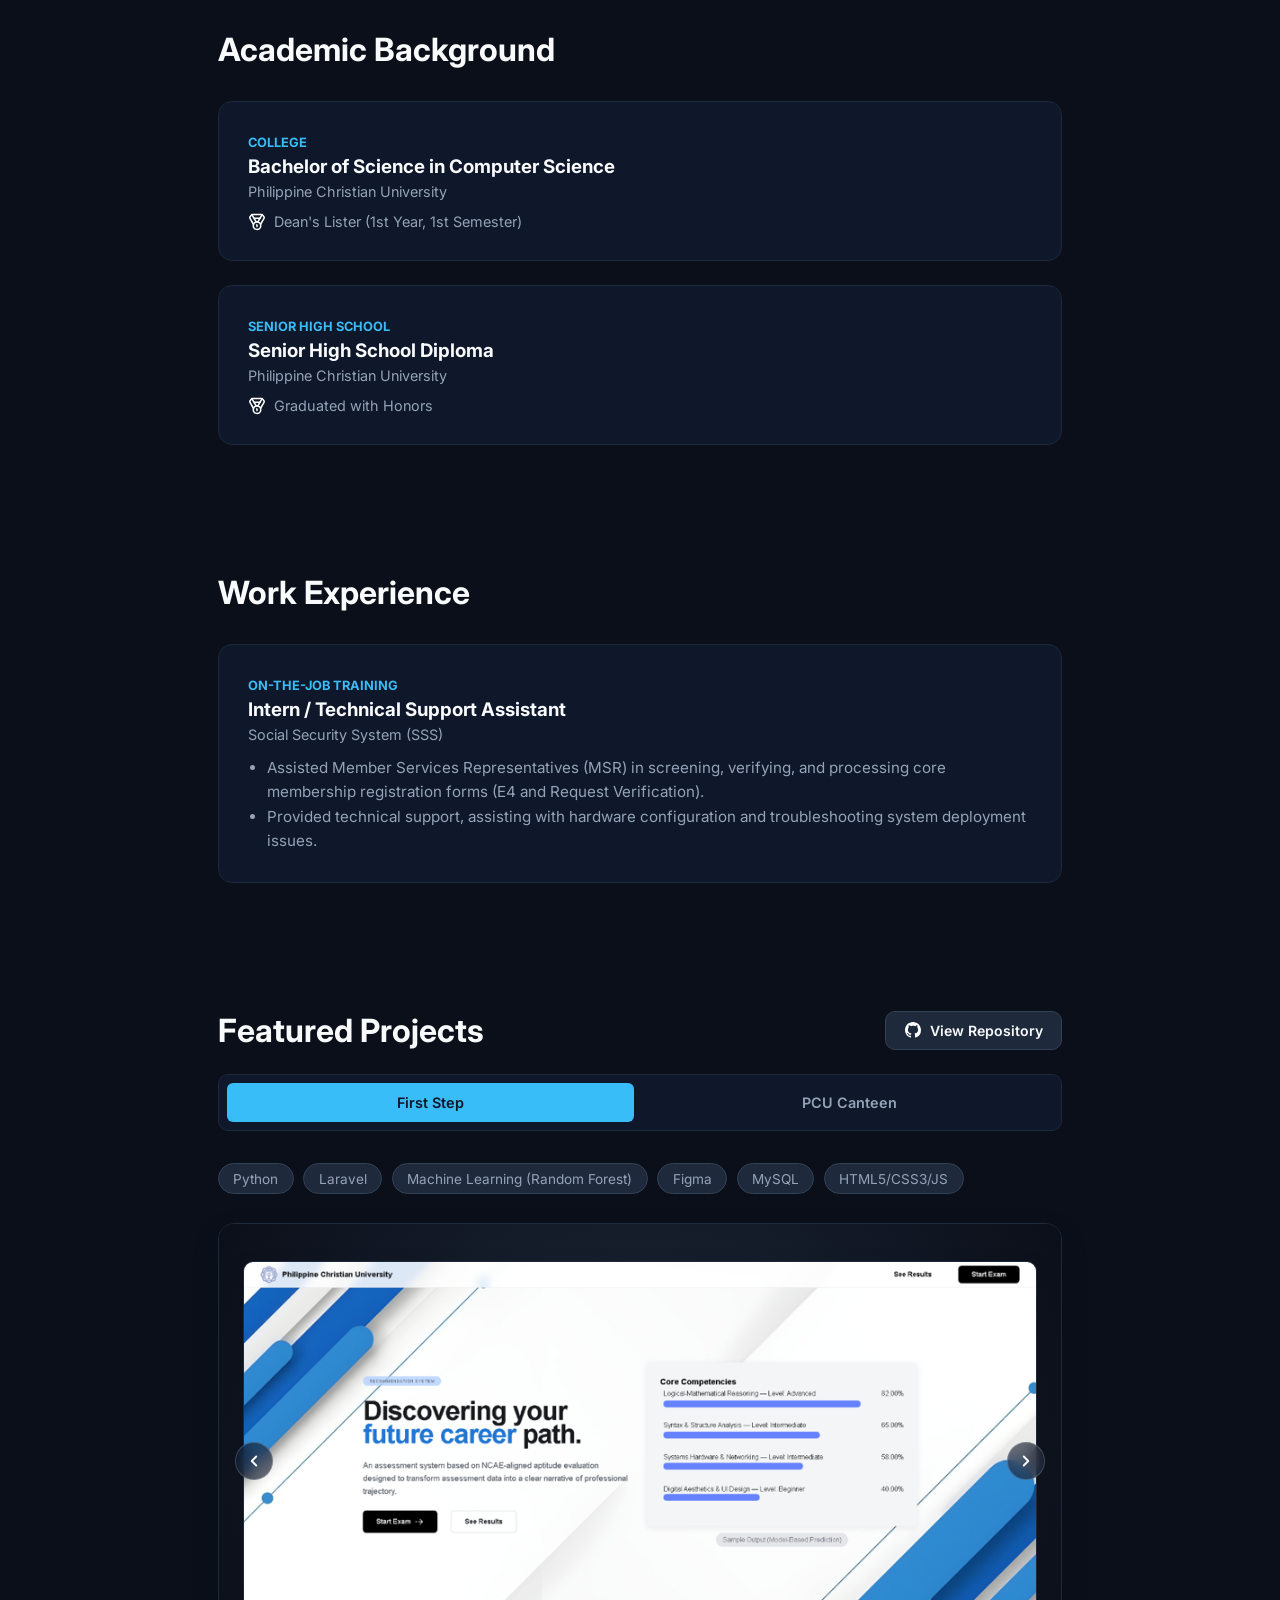
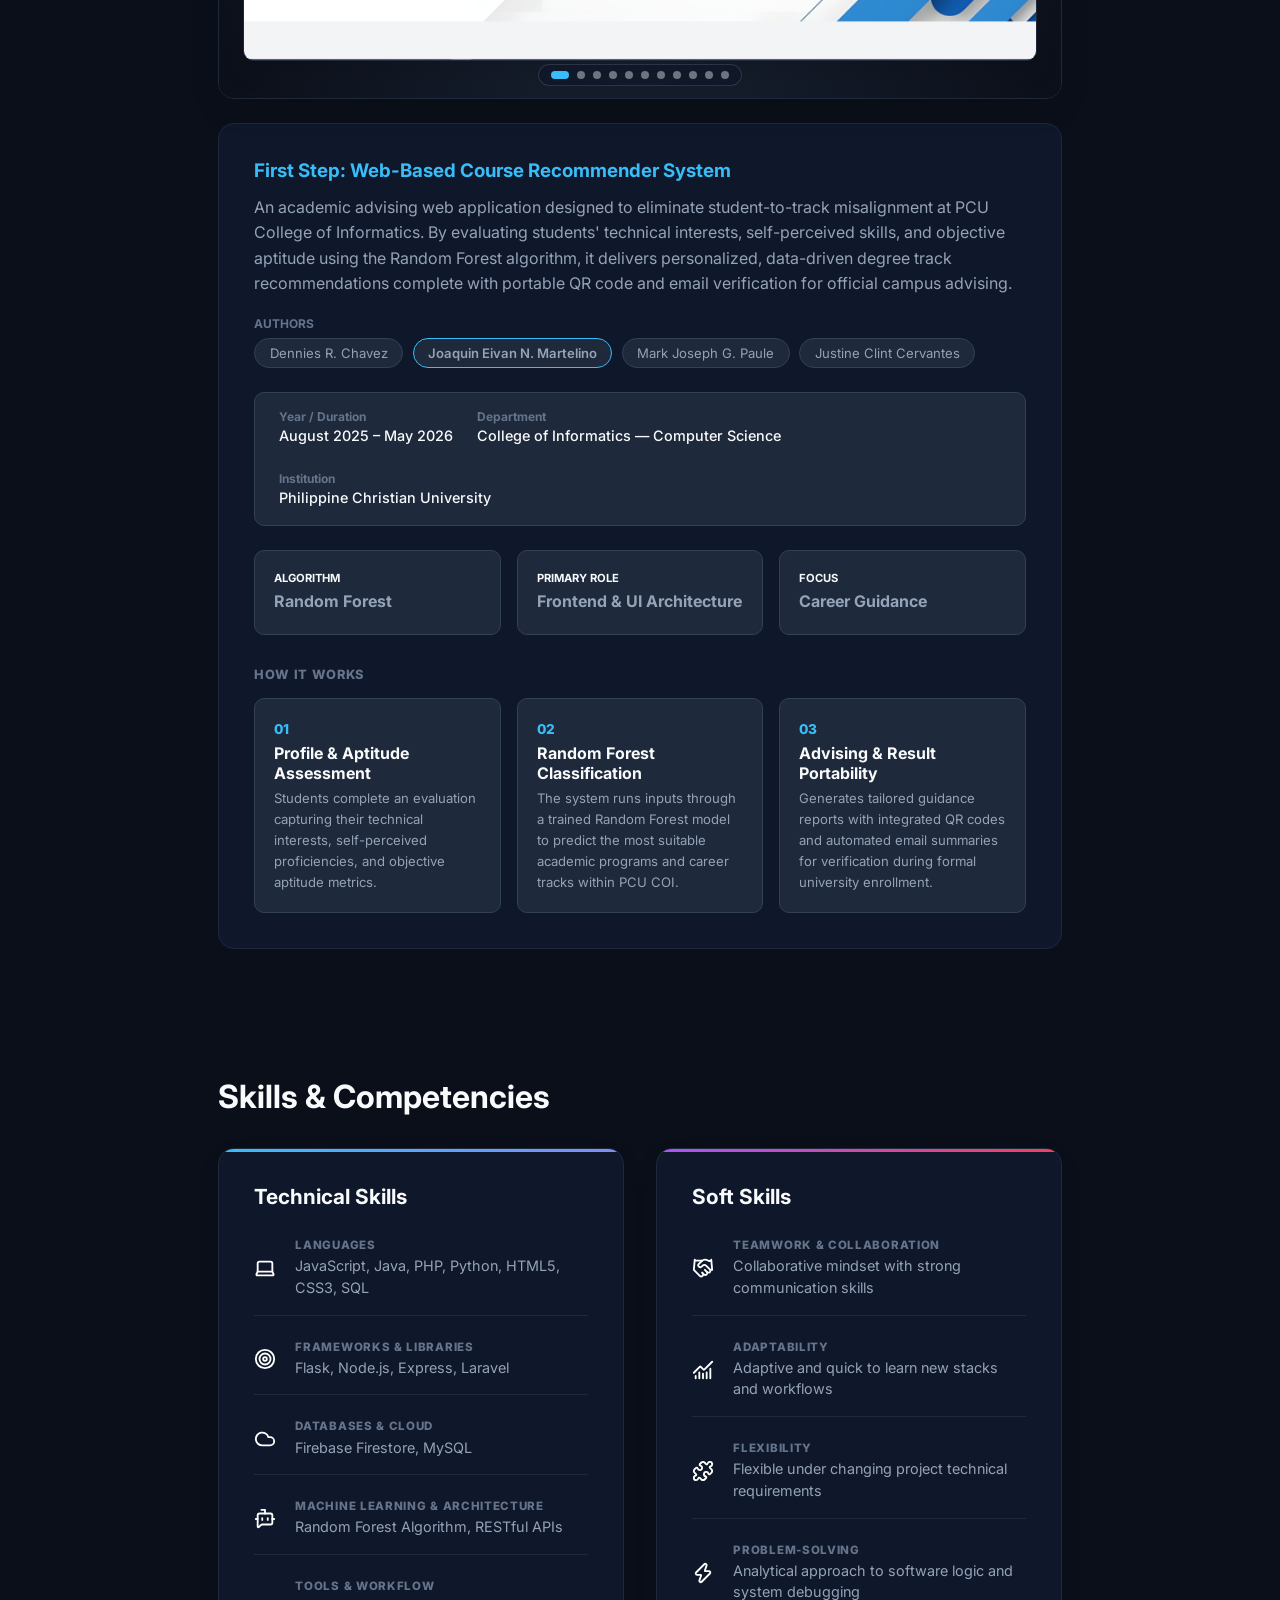
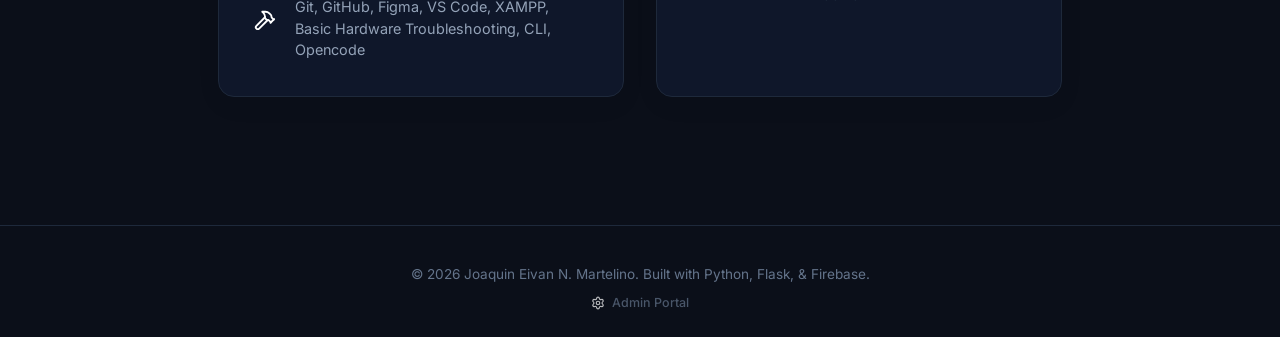
==== commit 78a7f83e: "Update resume format from docx to pdf" ====
--- a/Frontend/index.html
+++ b/Frontend/index.html
@@ -180,7 +180,7 @@
                     <img src="assets/Icons/Cat.svg" alt="" aria-hidden="true" class="svg-icon"> GitHub
                 </a>
                 
-                <a href="assets/Joaquin_Resume.docx" download="Joaquin_Resume.docx" class="social-btn" aria-label="Download Joaquin Eivan Martelino's Resume">
+                <a href="assets/Joaquin_Resume.pdf" download="Joaquin_Resume.pdf" class="social-btn" aria-label="Download Joaquin Eivan Martelino's Resume">
                     <img src="assets/Icons/fileIcon.svg" alt="" aria-hidden="true" class="svg-icon">
                     <span>Download Resume</span>
                 </a>
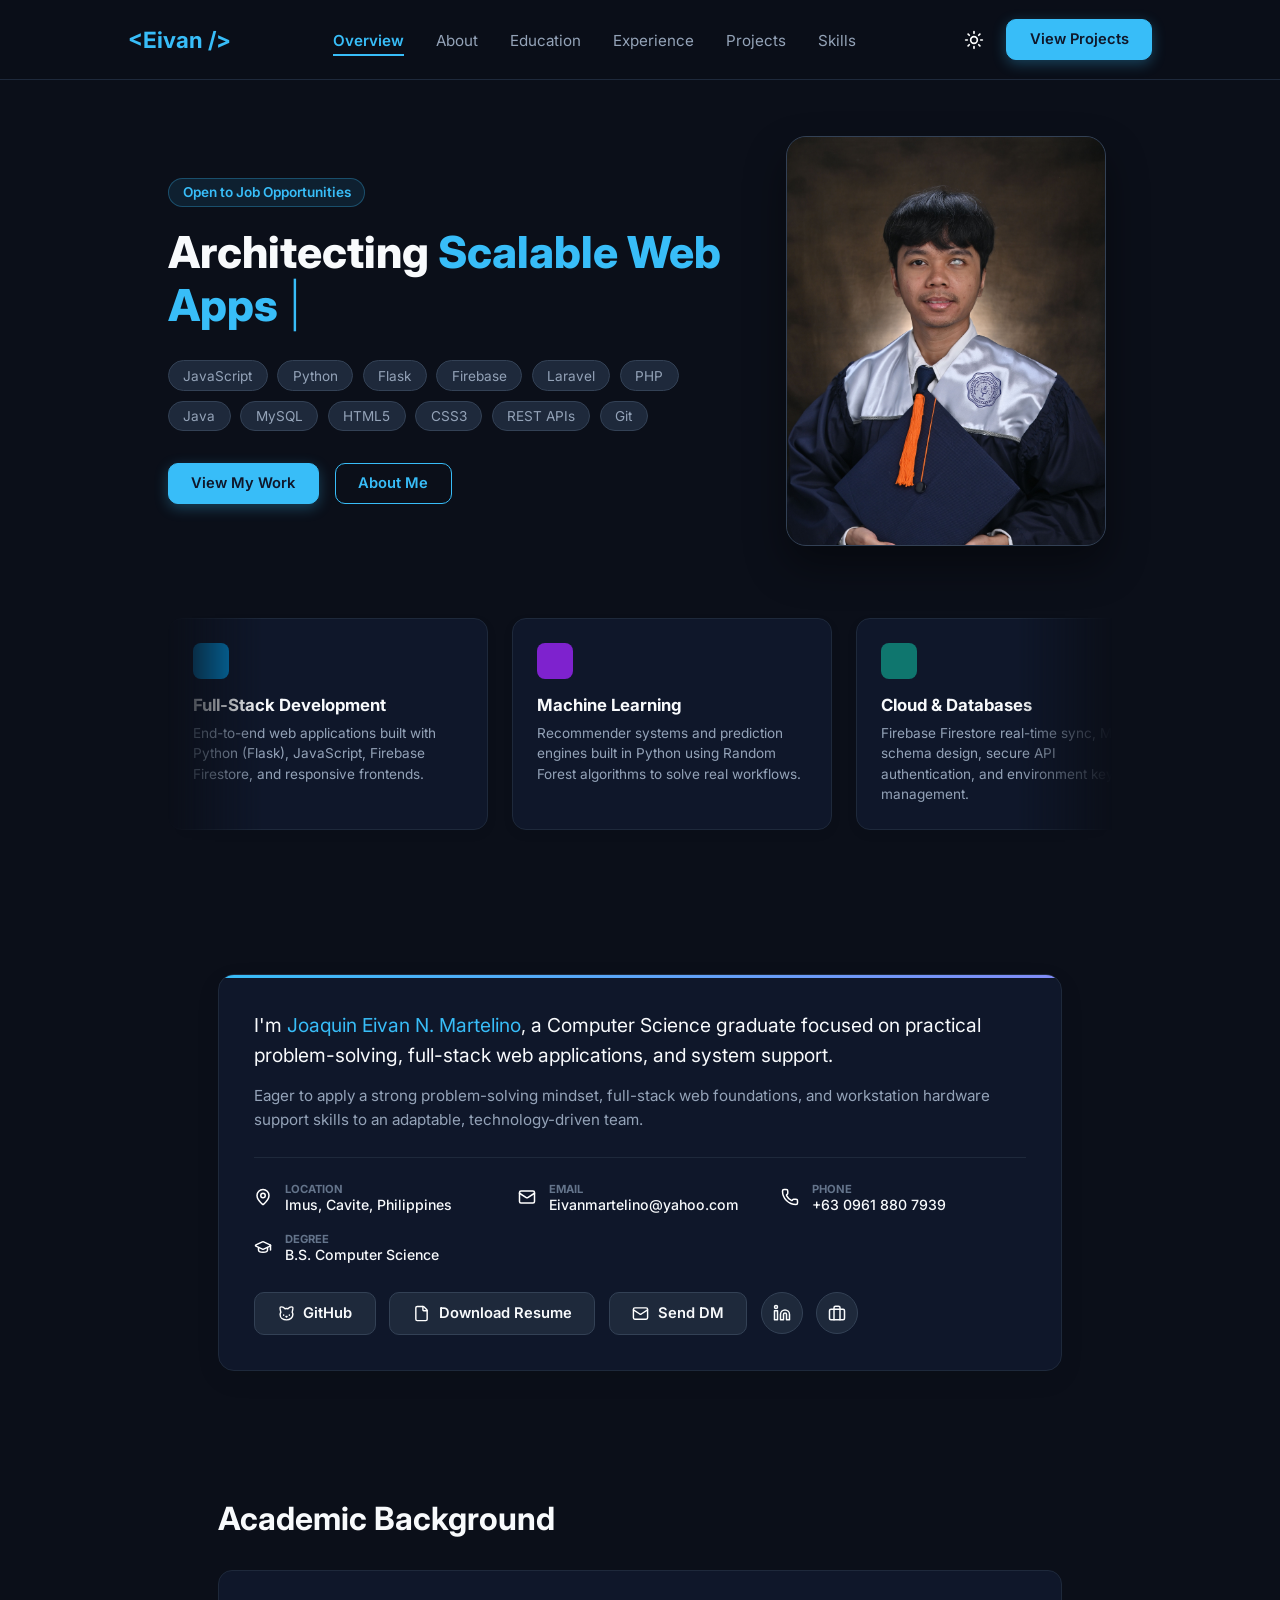
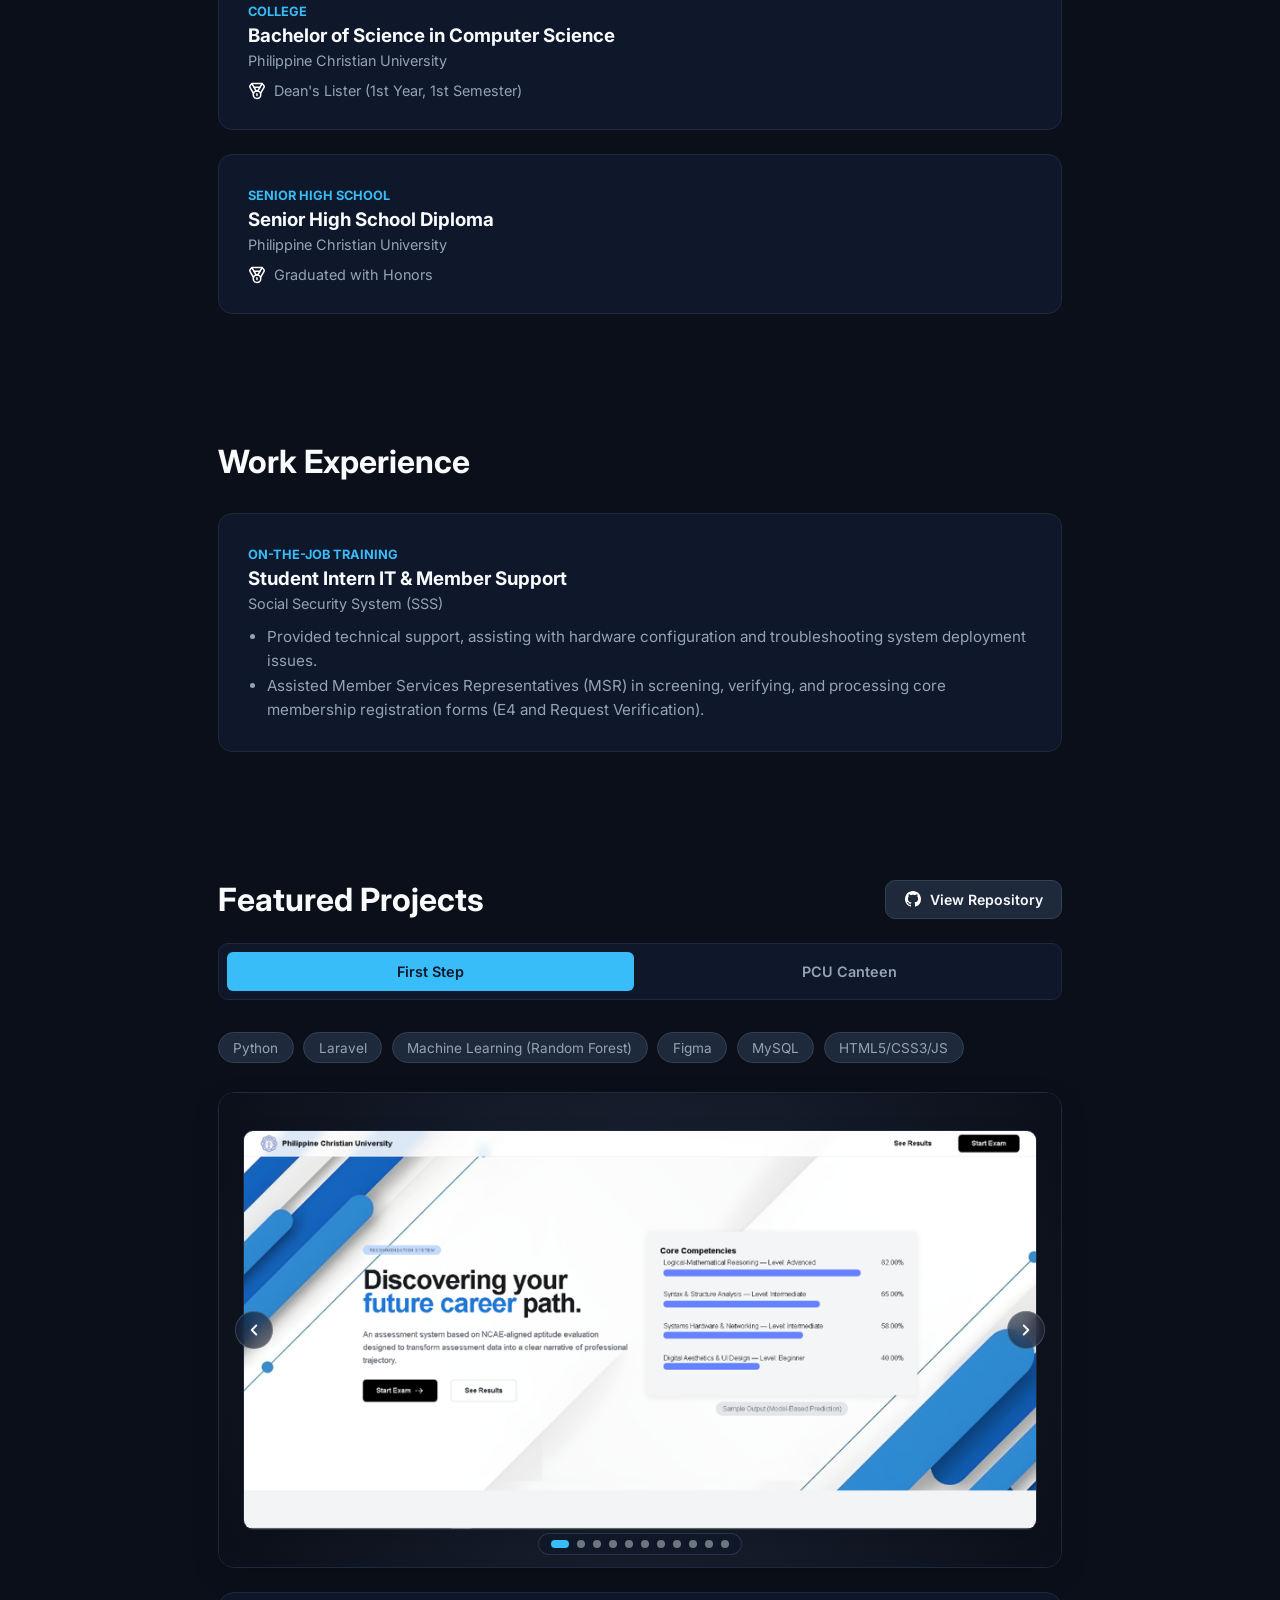
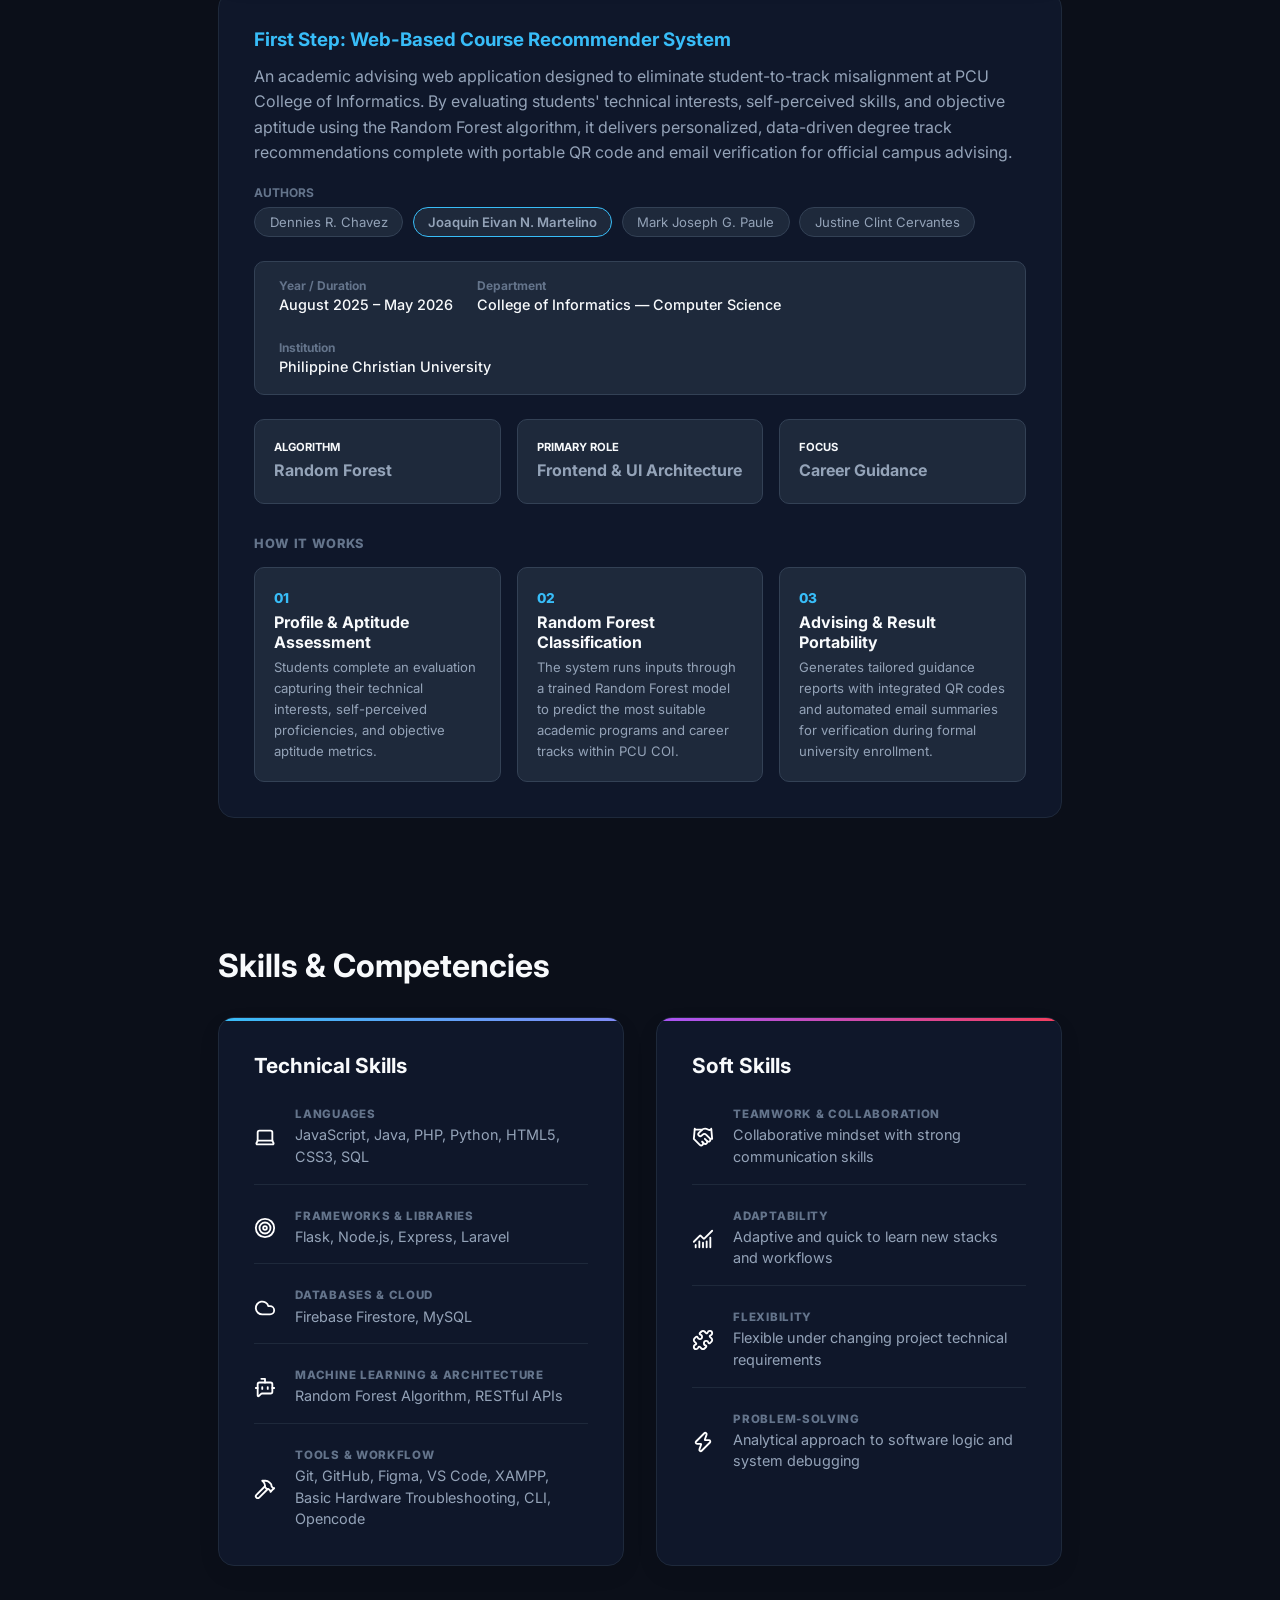
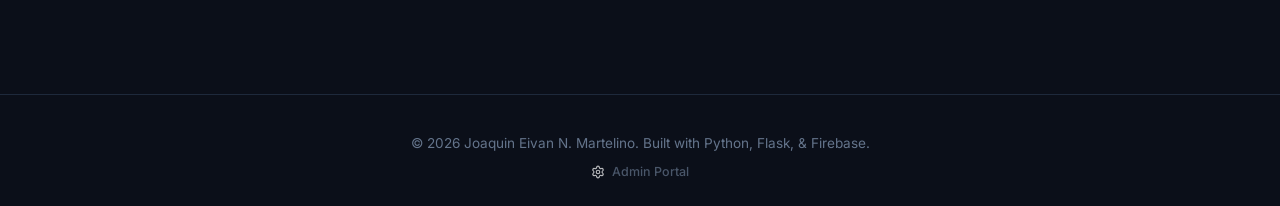
==== commit 8d20a5fa: "Update light theme colors and add typewriter animation" ====
--- a/Frontend/index.html
+++ b/Frontend/index.html
@@ -40,12 +40,10 @@
                 <div class="badge">Open to Job Opportunities</div>
                 
                 <h1 class="hero-title">
-                    Architecting <span class="highlight-blue">Scalable Web Apps</span> & <span class="highlight-purple">Smart Solutions</span>
+                <span id="typewriter-prefix">Architecting </span>
+                <span id="typewriter-text" class="highlight-text"></span>
+                <span class="typing-cursor">|</span>
                 </h1>
-
-                <p class="hero-subtitle">
-                    Computer Science graduate with hands-on experience in full-stack web development, REST APIs, and database systems. Eager to apply a strong problem-solving mindset to entry-level roles in computer hardware maintenance, IT technical support, or software development..
-                </p>
 
                 <!-- Skill Tech Pills -->
                 <div class="tech-pills">
@@ -69,7 +67,7 @@
                 </div>
             </div>
 
-            <!-- RIGHT COLUMN: Portrait Card (Matching Dennies' style) -->
+            <!-- RIGHT COLUMN: Portrait Card  -->
             <div class="hero-photo-col">
                 <div class="hero-photo-wrapper">
                     <img src="assets/Images/Grad_Pic.jpg" alt="Joaquin Eivan N. Martelino" class="hero-photo">
@@ -242,11 +240,11 @@
         <div class="timeline">
             <div class="timeline-card">
                 <span class="timeline-date">On-the-Job Training</span>
-                <h3>Intern / Technical Support Assistant</h3>
+                <h3>Student Intern IT & Member Support</h3>
                 <p class="timeline-org">Social Security System (SSS)</p>
                 <ul class="experience-list">
+                    <li>Provided technical support, assisting with hardware configuration and troubleshooting system deployment issues.</li>
                     <li>Assisted Member Services Representatives (MSR) in screening, verifying, and processing core membership registration forms (E4 and Request Verification).</li>
-                    <li>Provided technical support, assisting with hardware configuration and troubleshooting system deployment issues.</li>
                 </ul>
             </div>
         </div>
--- a/Frontend/styles.css
+++ b/Frontend/styles.css
@@ -37,16 +37,16 @@
 }
 
 [data-theme="light"] {
-    --bg-main: #f8fafc;
+    --bg-main: #e9edf2;
     --bg-card: rgba(2, 132, 199, 0.1);
-    --bg-card-hover: #f1f5f9;
+    --bg-card-hover: #e2e8f0;
     --bg-inner: #77b2ec;
-    --border-color: #e2e8f0;
+    --border-color: #cbd5e1;
     --border-card: #cbd5e1;
     --text-primary: #0f172a;
     --text-secondary: #475569;
     --text-muted: #64748b;
-    --navbar-bg: rgba(255, 255, 255, 0.92);
+    --navbar-bg: rgba(233, 237, 242, 0.85);
     --badge-bg: rgba(2, 132, 199, 0.1);
     --badge-border: rgba(2, 132, 199, 0.25);
     --badge-text: #0284c7;
@@ -292,12 +292,29 @@
 }
 
 .hero-title {
-    font-size: 3rem;
-    font-weight: 800;
-    line-height: 1.2;
-    color: var(--text-primary);
-    margin-bottom: 1rem;
-    overflow-wrap: break-word;
+  font-size: 2.75rem;
+  font-weight: 800;
+  line-height: 1.2;
+  color: var(--text-primary);
+  margin-bottom: 24px; 
+  min-height: 110px;
+}
+
+.highlight-text {
+  color: var(--badge-text); 
+}
+
+.typing-cursor {
+  display: inline-block;
+  color: var(--badge-text);
+  font-weight: 300;
+  margin-left: 2px;
+  animation: blink 0.8s infinite;
+}
+
+@keyframes blink {
+  0%, 100% { opacity: 1; }
+  50% { opacity: 0; }
 }
 
 .highlight-blue { color: #38bdf8; }
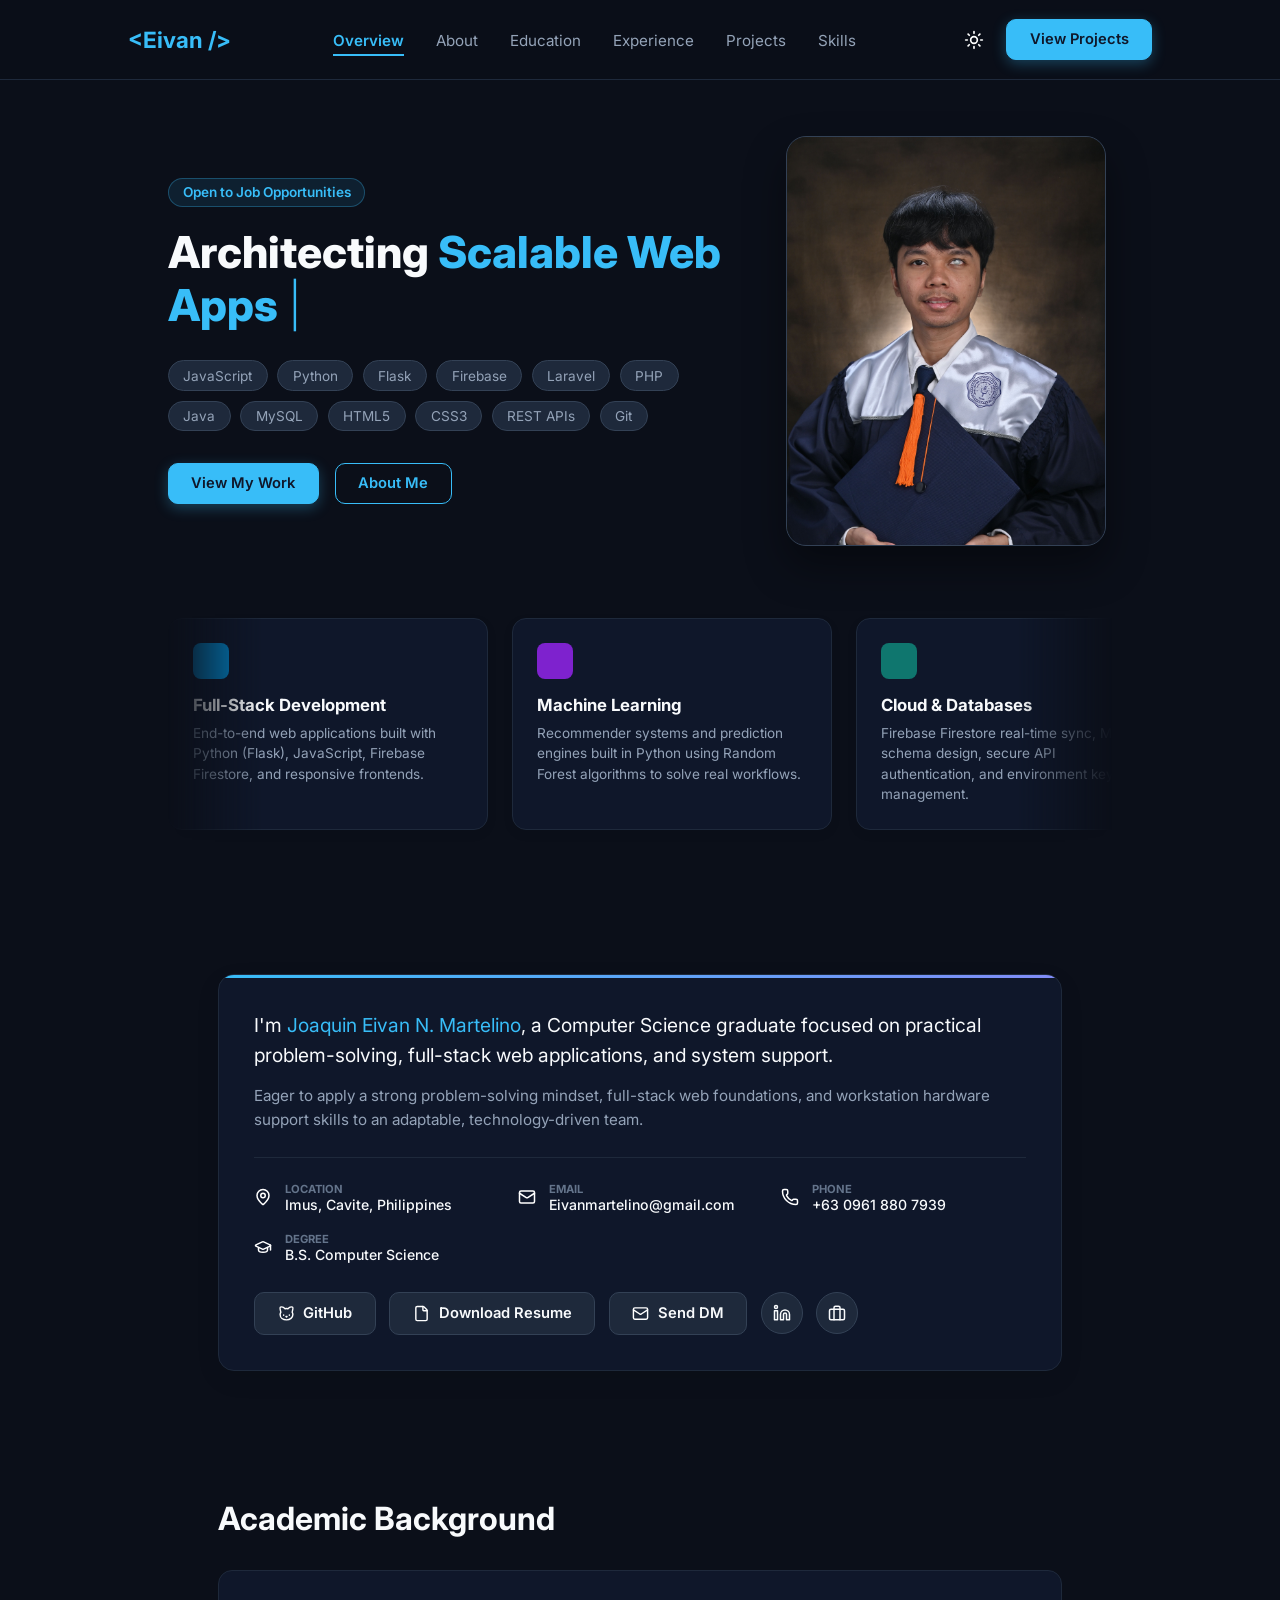
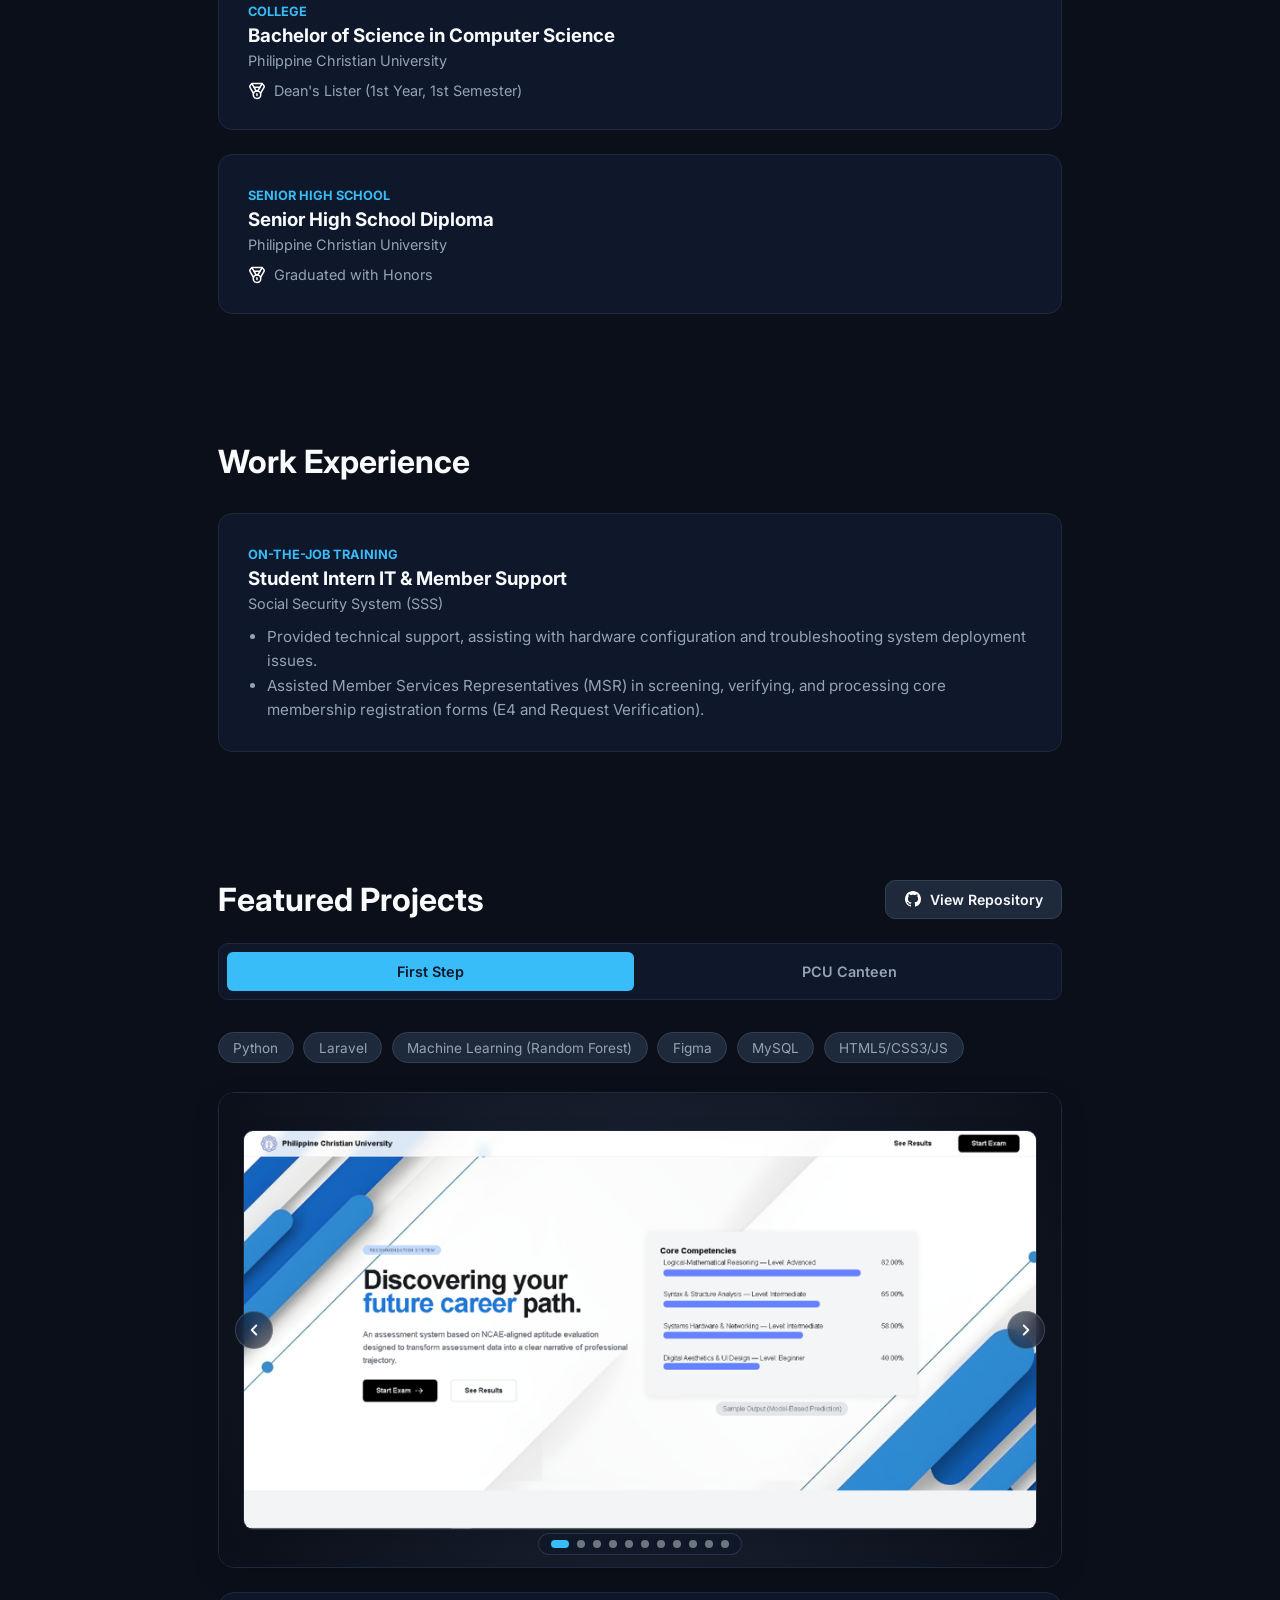
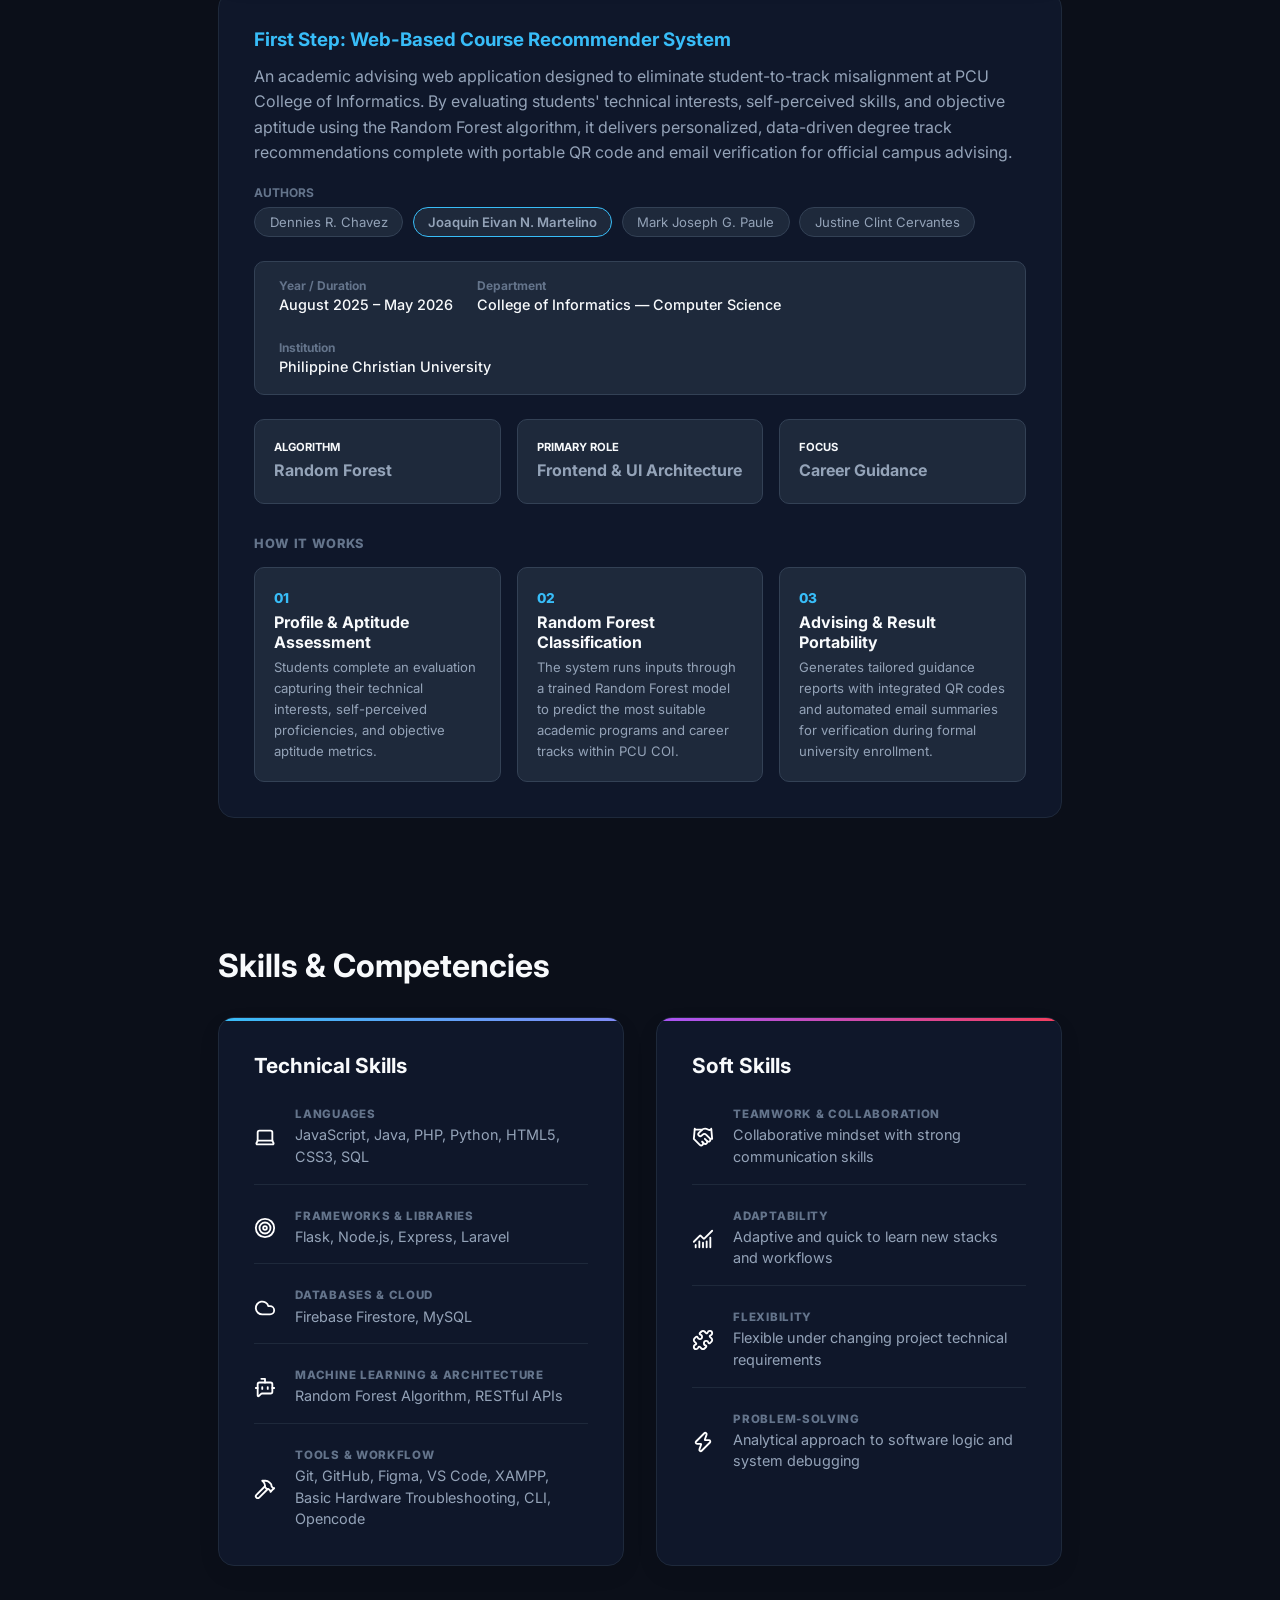
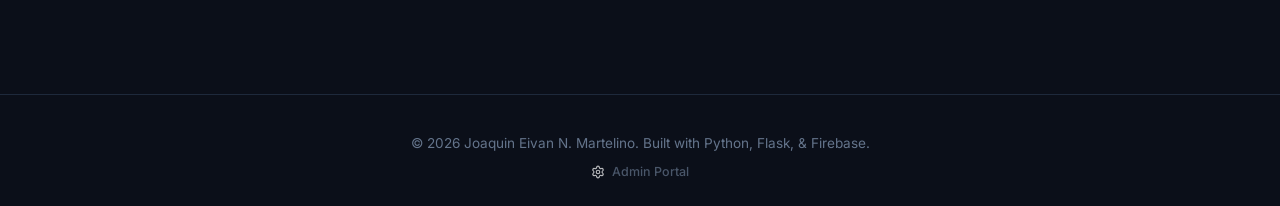
==== commit 2552eba8: "small modification" ====
--- a/Frontend/index.html
+++ b/Frontend/index.html
@@ -153,7 +153,7 @@
                     <img src="assets/Icons/mail.svg" alt="" aria-hidden="true" class="svg-icon">
                     <div>
                         <span class="info-label">EMAIL</span>
-                        <p class="info-val">Eivanmartelino@yahoo.com</p>
+                        <p class="info-val">Eivanmartelino@gmail.com</p>
                     </div>
                 </div>
                 <div class="info-item">
--- a/Frontend/styles.css
+++ b/Frontend/styles.css
@@ -1426,15 +1426,39 @@
 
     /* Container fluid spacing */
     .overview-section {
-        padding: 6.5rem 4% 3rem 4%;
+        padding: 7.5rem 4% 2rem 4%;
+    }
+
+    .overview-grid {
+        gap: 1.25rem;
     }
 
     .container {
         padding: 3rem 4%;
     }
 
+    .hero-photo-col {
+        display: flex;
+        justify-content: center;
+        width: 100%;
+    }
+
+    .hero-photo-wrapper {
+        max-width: 240px;
+        height: 300px;
+        margin: 0 auto;
+    }
+
     .hero-title {
-        font-size: 2.1rem;
+        font-size: 1.85rem;
+        margin-top: 0.5rem;
+        margin-bottom: 1rem;
+        text-align: center;
+    }
+
+    .badge {
+        display: table;
+        margin: 0 auto 0.75rem auto;
     }
 
     .hero-subtitle {
@@ -1503,6 +1527,15 @@
     }
 
     .hero-photo-wrapper {
+        max-width: 210px;
+        height: 265px;
+    }
+
+    .hero-title {
+        font-size: 1.65rem;
+    }
+
+    .hero-photo-wrapper {
         max-width: 230px;
         height: 290px;
     }
